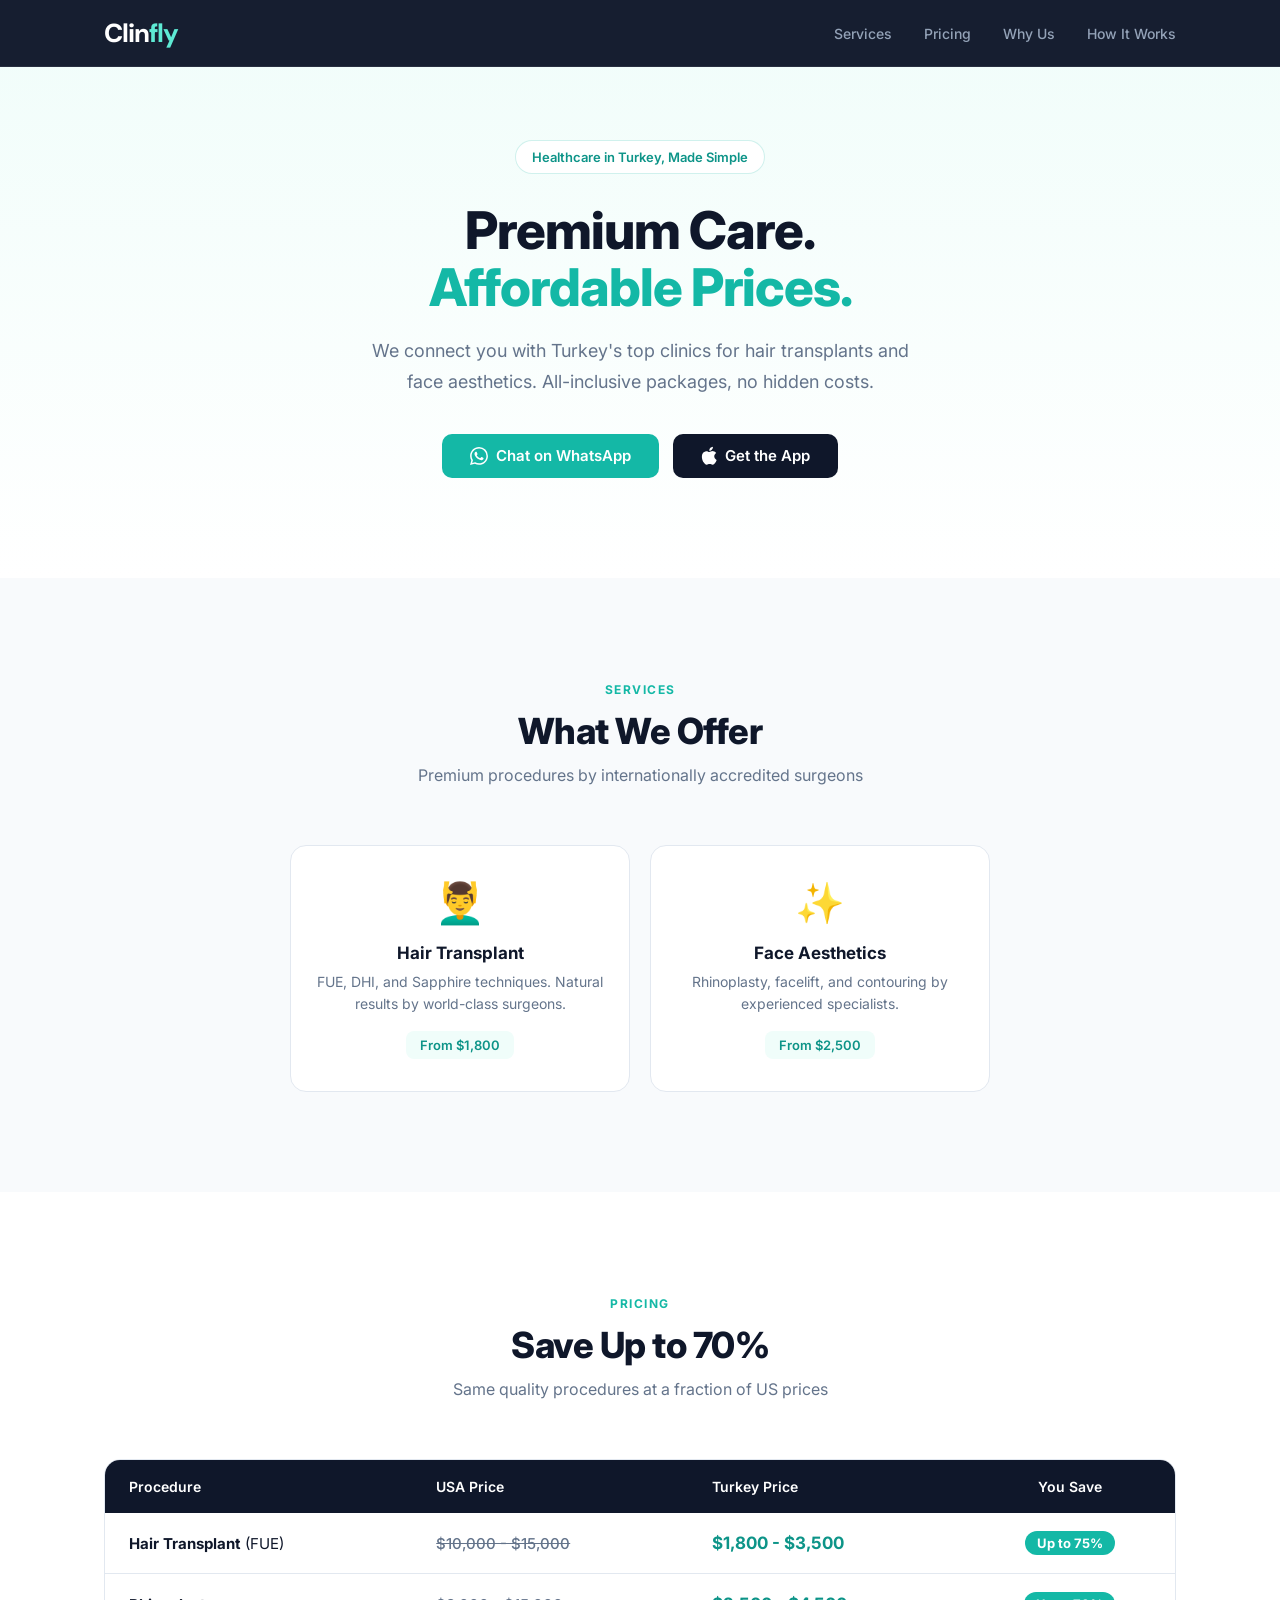
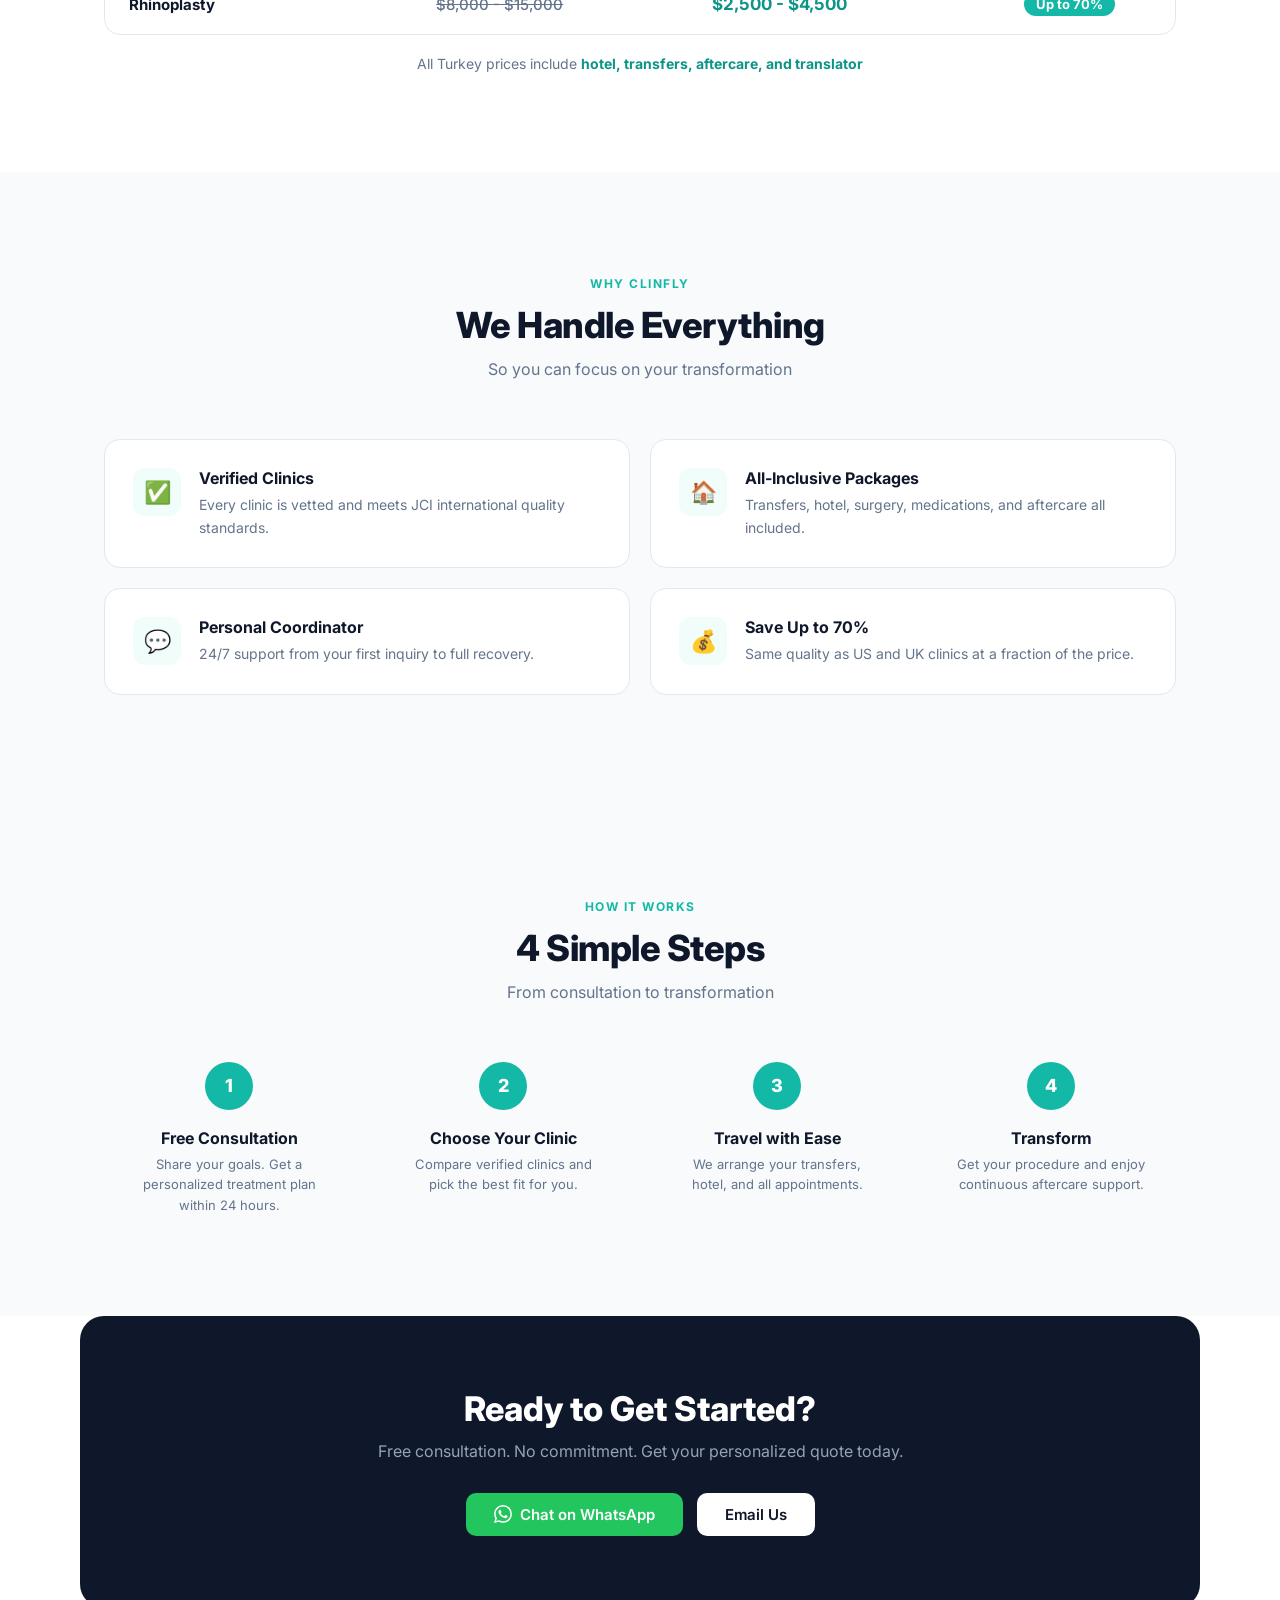
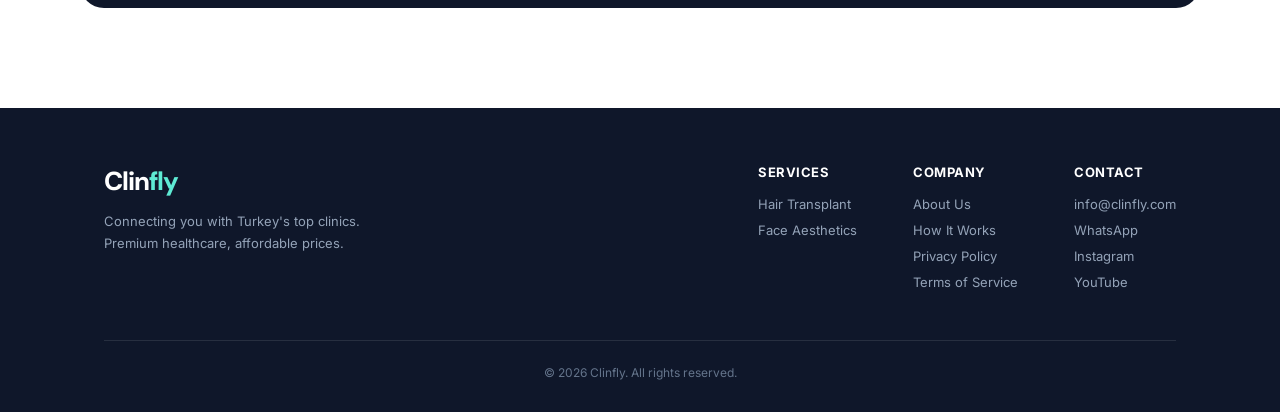
==== index.html @ 30efaeb8 "Update hair transplant emoji and simplify logo - Change hair transplant emoji from 💇 to 💆‍♂️ (more a" ====
<!DOCTYPE html>
<html lang="en">
<head>
    <meta charset="UTF-8">
    <meta name="viewport" content="width=device-width, initial-scale=1.0">
    <title>Clinfly - Premium Healthcare in Turkey | Save Up to 70%</title>
    <meta name="description" content="Clinfly connects you with Turkey's top clinics for hair transplants and face aesthetics. All-inclusive packages, save up to 70%.">
    <meta name="keywords" content="medical tourism turkey, hair transplant turkey, rhinoplasty turkey, face aesthetics turkey, clinfly">

    <!-- Open Graph -->
    <meta property="og:title" content="Clinfly - Premium Healthcare in Turkey">
    <meta property="og:description" content="Save up to 70% on hair transplants and face aesthetics. All-inclusive packages with top Turkish clinics.">
    <meta property="og:type" content="website">
    <meta property="og:url" content="https://clinfly.com">
    <meta property="og:image" content="https://clinfly.com/og-image.png">

    <!-- Twitter -->
    <meta name="twitter:card" content="summary_large_image">
    <meta name="twitter:title" content="Clinfly - Premium Healthcare in Turkey">
    <meta name="twitter:description" content="Save up to 70% on medical procedures with Turkey's top clinics.">
    <meta name="twitter:image" content="https://clinfly.com/og-image.png">

    <!-- Canonical -->
    <link rel="canonical" href="https://clinfly.com">

    <!-- Favicon -->
    <link rel="icon" href="data:image/svg+xml,<svg xmlns='http://www.w3.org/2000/svg' viewBox='0 0 100 100'><rect rx='20' width='100' height='100' fill='%2314B8A6'/><text x='50' y='68' font-size='55' font-weight='bold' fill='white' text-anchor='middle' font-family='system-ui'>C</text></svg>">

    <link rel="preconnect" href="https://fonts.googleapis.com">
    <link rel="preconnect" href="https://fonts.gstatic.com" crossorigin>
    <link href="https://fonts.googleapis.com/css2?family=DM+Sans:wght@700;800&family=Inter:wght@300;400;500;600;700;800&display=swap" rel="stylesheet">

    <style>
        * { margin: 0; padding: 0; box-sizing: border-box; }
        html { scroll-behavior: smooth; }

        :root {
            --teal: #14B8A6;
            --teal-dark: #0D9488;
            --teal-darker: #0F766E;
            --teal-light: #F0FDFA;
            --teal-glow: rgba(20, 184, 166, 0.12);
            --dark: #0F172A;
            --dark-soft: #1E293B;
            --gray: #64748B;
            --gray-light: #F8FAFC;
            --border: #E2E8F0;
            --white: #FFFFFF;
            --green: #22C55E;
            --green-dark: #16A34A;
        }

        body {
            font-family: 'Inter', -apple-system, BlinkMacSystemFont, sans-serif;
            color: var(--dark);
            background: var(--white);
            -webkit-font-smoothing: antialiased;
        }

        a { text-decoration: none; color: inherit; }
        img { max-width: 100%; }

        .container {
            max-width: 1120px;
            margin: 0 auto;
            padding: 0 24px;
        }

        /* ========== BUTTONS ========== */
        .btn {
            display: inline-flex;
            align-items: center;
            gap: 8px;
            padding: 12px 28px;
            border-radius: 10px;
            font-size: 15px;
            font-weight: 600;
            transition: all 0.25s ease;
            cursor: pointer;
            border: none;
        }

        .btn-teal { background: var(--teal); color: var(--white); }
        .btn-teal:hover { background: var(--teal-dark); transform: translateY(-1px); box-shadow: 0 4px 16px rgba(20,184,166,0.3); }

        .btn-green { background: var(--green); color: var(--white); }
        .btn-green:hover { background: var(--green-dark); transform: translateY(-1px); box-shadow: 0 4px 16px rgba(34,197,94,0.3); }

        .btn-outline { border: 1.5px solid var(--border); color: var(--dark); background: transparent; }
        .btn-outline:hover { border-color: var(--teal); color: var(--teal); }

        .btn-white { background: var(--white); color: var(--dark); }
        .btn-white:hover { background: var(--gray-light); }

        .btn-dark { background: var(--dark); color: var(--white); }
        .btn-dark:hover { background: var(--dark-soft); }

        /* ========== NAVBAR ========== */
        header {
            position: fixed;
            top: 0;
            width: 100%;
            background: rgba(15,23,42,0.97);
            backdrop-filter: blur(16px);
            -webkit-backdrop-filter: blur(16px);
            border-bottom: 1px solid rgba(255,255,255,0.08);
            z-index: 1000;
        }

        .nav {
            display: flex;
            justify-content: space-between;
            align-items: center;
            padding: 16px 0;
        }

        .logo {
            display: flex;
            align-items: center;
            text-decoration: none;
        }
        .logo .logo-text {
            font-family: 'DM Sans', system-ui;
            font-size: 26px;
            font-weight: 800;
            color: white;
            letter-spacing: -1px;
        }
        .logo .logo-text .teal { color: #5EEAD4; }

        .nav-links {
            display: flex;
            align-items: center;
            gap: 32px;
            list-style: none;
        }

        .nav-links a {
            font-size: 14px;
            font-weight: 500;
            color: #94A3B8;
            transition: color 0.2s;
        }

        .nav-links a:hover { color: #5EEAD4; }



        /* ========== HERO ========== */
        .hero {
            padding: 140px 0 100px;
            background: linear-gradient(180deg, var(--teal-light) 0%, var(--white) 100%);
            text-align: center;
            overflow: hidden;
        }

        .hero-badge {
            display: inline-flex;
            align-items: center;
            gap: 6px;
            font-size: 13px;
            font-weight: 600;
            color: var(--teal-dark);
            background: var(--white);
            border: 1px solid rgba(20,184,166,0.2);
            padding: 8px 16px;
            border-radius: 100px;
            margin-bottom: 28px;
        }

        .hero h1 {
            font-size: 52px;
            font-weight: 800;
            line-height: 1.1;
            letter-spacing: -1px;
            margin-bottom: 20px;
            color: var(--dark);
        }

        .hero h1 .accent { color: var(--teal); }

        .hero p {
            font-size: 18px;
            color: var(--gray);
            max-width: 540px;
            margin: 0 auto 36px;
            line-height: 1.7;
        }

        .hero-btns {
            display: flex;
            gap: 14px;
            justify-content: center;
            flex-wrap: wrap;
        }

        .hero-stats {
            display: flex;
            justify-content: center;
            gap: 48px;
            margin-top: 72px;
            padding-top: 48px;
            border-top: 1px solid var(--border);
        }

        .stat { text-align: center; }
        .stat-num { font-size: 32px; font-weight: 800; color: var(--dark); }
        .stat-label { font-size: 13px; color: var(--gray); margin-top: 4px; font-weight: 500; }

        /* ========== SECTIONS ========== */
        section { padding: 100px 0; }

        .section-header {
            text-align: center;
            margin-bottom: 60px;
        }

        .section-header .tag {
            display: inline-block;
            font-size: 12px;
            font-weight: 700;
            text-transform: uppercase;
            letter-spacing: 1.5px;
            color: var(--teal);
            margin-bottom: 12px;
        }

        .section-header h2 {
            font-size: 36px;
            font-weight: 800;
            letter-spacing: -0.5px;
            margin-bottom: 12px;
        }

        .section-header p {
            font-size: 16px;
            color: var(--gray);
            max-width: 480px;
            margin: 0 auto;
        }

        /* ========== SERVICES ========== */
        .services { background: var(--gray-light); }

        .services-grid {
            display: grid;
            grid-template-columns: repeat(2, 1fr);
            gap: 20px;
            max-width: 700px;
            margin: 0 auto;
        }

        .service-card {
            background: var(--white);
            border: 1px solid var(--border);
            border-radius: 16px;
            padding: 32px 24px;
            transition: all 0.3s ease;
            text-align: center;
        }

        .service-card:hover {
            transform: translateY(-4px);
            box-shadow: 0 12px 32px rgba(0,0,0,0.08);
            border-color: var(--teal);
        }

        .service-icon {
            font-size: 40px;
            margin-bottom: 16px;
            display: block;
        }

        .service-card h3 {
            font-size: 17px;
            font-weight: 700;
            margin-bottom: 8px;
        }

        .service-card p {
            font-size: 14px;
            color: var(--gray);
            line-height: 1.6;
            margin-bottom: 16px;
        }

        .service-price {
            font-size: 13px;
            font-weight: 600;
            color: var(--teal-dark);
            background: var(--teal-light);
            padding: 6px 14px;
            border-radius: 8px;
            display: inline-block;
        }

        /* ========== PRICING COMPARISON ========== */
        .pricing-table {
            width: 100%;
            border-collapse: separate;
            border-spacing: 0;
            border-radius: 16px;
            overflow: hidden;
            border: 1px solid var(--border);
            background: var(--white);
        }

        .pricing-table thead th {
            background: var(--dark);
            color: var(--white);
            padding: 18px 24px;
            font-size: 14px;
            font-weight: 600;
            text-align: left;
        }

        .pricing-table thead th:last-child { text-align: center; }

        .pricing-table tbody td {
            padding: 18px 24px;
            font-size: 15px;
            border-bottom: 1px solid var(--border);
        }

        .pricing-table tbody tr:last-child td { border-bottom: none; }

        .pricing-table tbody tr:hover { background: var(--teal-light); }

        .price-usa {
            color: var(--gray);
            text-decoration: line-through;
            font-weight: 500;
        }

        .price-turkey {
            color: var(--teal-dark);
            font-weight: 700;
            font-size: 17px;
        }

        .savings-badge {
            display: inline-block;
            background: var(--teal);
            color: var(--white);
            font-size: 13px;
            font-weight: 700;
            padding: 4px 12px;
            border-radius: 100px;
        }

        .pricing-note {
            text-align: center;
            margin-top: 20px;
            font-size: 14px;
            color: var(--gray);
        }

        .pricing-note strong { color: var(--teal-dark); }

        /* ========== WHY ========== */
        .why-grid {
            display: grid;
            grid-template-columns: repeat(2, 1fr);
            gap: 20px;
        }

        .why-card {
            display: flex;
            gap: 18px;
            padding: 28px;
            border: 1px solid var(--border);
            border-radius: 16px;
            background: var(--white);
            transition: all 0.3s ease;
        }

        .why-card:hover {
            border-color: var(--teal);
            box-shadow: 0 4px 20px var(--teal-glow);
        }

        .why-icon {
            width: 48px;
            height: 48px;
            background: var(--teal-light);
            border-radius: 12px;
            display: flex;
            align-items: center;
            justify-content: center;
            font-size: 22px;
            flex-shrink: 0;
        }

        .why-card h3 { font-size: 16px; font-weight: 700; margin-bottom: 6px; }
        .why-card p { font-size: 14px; color: var(--gray); line-height: 1.6; }

        /* ========== HOW IT WORKS ========== */
        .how { background: var(--gray-light); }

        .steps {
            display: grid;
            grid-template-columns: repeat(4, 1fr);
            gap: 24px;
            position: relative;
        }

        .step {
            text-align: center;
            position: relative;
        }

        .step-num {
            width: 48px;
            height: 48px;
            background: var(--teal);
            color: var(--white);
            border-radius: 50%;
            display: flex;
            align-items: center;
            justify-content: center;
            font-size: 18px;
            font-weight: 800;
            margin: 0 auto 18px;
            position: relative;
            z-index: 2;
        }

        .step h3 { font-size: 16px; font-weight: 700; margin-bottom: 6px; }
        .step p { font-size: 13px; color: var(--gray); line-height: 1.6; max-width: 200px; margin: 0 auto; }



        /* ========== CTA ========== */
        .cta-section {
            padding: 0 24px;
            margin-bottom: 100px;
        }

        .cta-box {
            background: var(--dark);
            border-radius: 24px;
            padding: 72px 40px;
            text-align: center;
            max-width: 1120px;
            margin: 0 auto;
        }

        .cta-box h2 {
            font-size: 34px;
            font-weight: 800;
            color: var(--white);
            margin-bottom: 12px;
        }

        .cta-box p {
            font-size: 16px;
            color: #94A3B8;
            margin-bottom: 32px;
        }

        .cta-btns {
            display: flex;
            gap: 14px;
            justify-content: center;
            flex-wrap: wrap;
        }

        /* ========== FOOTER ========== */
        footer {
            background: var(--dark);
            padding: 56px 0 32px;
        }

        .footer-inner {
            display: flex;
            justify-content: space-between;
            align-items: start;
            gap: 40px;
        }

        .footer-brand .logo { display: flex; margin-bottom: 12px; }
        .footer-brand p { font-size: 13px; color: #94A3B8; max-width: 280px; line-height: 1.7; }

        .footer-links {
            display: flex;
            gap: 56px;
        }

        .footer-col h4 {
            font-size: 13px;
            font-weight: 700;
            text-transform: uppercase;
            letter-spacing: 0.5px;
            margin-bottom: 16px;
            color: white;
        }

        .footer-col a {
            display: block;
            font-size: 13px;
            color: #94A3B8;
            margin-bottom: 10px;
            transition: color 0.2s;
        }

        .footer-col a:hover { color: #5EEAD4; }

        .footer-bottom {
            margin-top: 40px;
            padding-top: 24px;
            border-top: 1px solid rgba(255,255,255,0.1);
            text-align: center;
            font-size: 12px;
            color: #64748B;
        }

        /* ========== ANIMATIONS ========== */
        .fade-in {
            opacity: 0;
            transform: translateY(24px);
            transition: opacity 0.6s ease, transform 0.6s ease;
        }

        .fade-in.visible {
            opacity: 1;
            transform: translateY(0);
        }


        /* ========== RESPONSIVE ========== */
        @media (max-width: 900px) {
            .nav-links { display: none; }
            .services-grid { max-width: 100%; }
        }

        @media (max-width: 768px) {
            .hero { padding: 120px 0 70px; }
            .hero h1 { font-size: 34px; }
            .hero p { font-size: 16px; }
            .hero-stats { gap: 24px; flex-wrap: wrap; }
            .stat-num { font-size: 26px; }
            section { padding: 70px 0; }
            .section-header h2 { font-size: 28px; }
            .services-grid { grid-template-columns: 1fr; max-width: 100%; }
            .why-grid { grid-template-columns: 1fr; }
            .steps { grid-template-columns: 1fr 1fr; gap: 32px; }
            .footer-inner { flex-direction: column; }
            .footer-links { gap: 32px; }
            .pricing-table { font-size: 13px; }
            .pricing-table thead th,
            .pricing-table tbody td { padding: 12px 14px; }
            .cta-box { padding: 48px 24px; }
            .cta-box h2 { font-size: 26px; }
            .app-inner { text-align: center; }
            .app-content { text-align: center; }
        }

        @media (max-width: 480px) {
            .hero h1 { font-size: 28px; }
            .hero-btns { flex-direction: column; align-items: center; }
            .hero-btns .btn { width: 100%; justify-content: center; max-width: 280px; }
            .cta-btns { flex-direction: column; align-items: center; }
            .cta-btns .btn { width: 100%; justify-content: center; max-width: 280px; }
            .steps { grid-template-columns: 1fr; }
        }
    </style>
</head>
<body>

    <!-- ========== NAVBAR ========== -->
    <header>
        <div class="container">
            <nav class="nav">
                <a href="/" class="logo">
                    <span class="logo-text">Clin<span class="teal">fly</span></span>
                </a>
                <ul class="nav-links">
                    <li><a href="#services">Services</a></li>
                    <li><a href="#pricing">Pricing</a></li>
                    <li><a href="#why">Why Us</a></li>
                    <li><a href="#how">How It Works</a></li>
                </ul>
            </nav>
        </div>
    </header>

    <!-- ========== HERO ========== -->
    <section class="hero">
        <div class="container">
            <div class="hero-badge">Healthcare in Turkey, Made Simple</div>
            <h1>Premium Care.<br><span class="accent">Affordable Prices.</span></h1>
            <p>We connect you with Turkey's top clinics for hair transplants and face aesthetics. All-inclusive packages, no hidden costs.</p>
            <div class="hero-btns">
                <a href="https://wa.me/18624231244?text=Hi!%20I'm%20interested%20in%20a%20free%20consultation." class="btn btn-teal">
                    <svg width="18" height="18" viewBox="0 0 24 24" fill="currentColor"><path d="M17.472 14.382c-.297-.149-1.758-.867-2.03-.967-.273-.099-.471-.148-.67.15-.197.297-.767.966-.94 1.164-.173.199-.347.223-.644.075-.297-.15-1.255-.463-2.39-1.475-.883-.788-1.48-1.761-1.653-2.059-.173-.297-.018-.458.13-.606.134-.133.298-.347.446-.52.149-.174.198-.298.298-.497.099-.198.05-.371-.025-.52-.075-.149-.669-1.612-.916-2.207-.242-.579-.487-.5-.669-.51-.173-.008-.371-.01-.57-.01-.198 0-.52.074-.792.372-.272.297-1.04 1.016-1.04 2.479 0 1.462 1.065 2.875 1.213 3.074.149.198 2.096 3.2 5.077 4.487.709.306 1.262.489 1.694.625.712.227 1.36.195 1.871.118.571-.085 1.758-.719 2.006-1.413.248-.694.248-1.289.173-1.413-.074-.124-.272-.198-.57-.347m-5.421 7.403h-.004a9.87 9.87 0 01-5.031-1.378l-.361-.214-3.741.982.998-3.648-.235-.374a9.86 9.86 0 01-1.51-5.26c.001-5.45 4.436-9.884 9.888-9.884 2.64 0 5.122 1.03 6.988 2.898a9.825 9.825 0 012.893 6.994c-.003 5.45-4.437 9.884-9.885 9.884m8.413-18.297A11.815 11.815 0 0012.05 0C5.495 0 .16 5.335.157 11.892c0 2.096.547 4.142 1.588 5.945L.057 24l6.305-1.654a11.882 11.882 0 005.683 1.448h.005c6.554 0 11.89-5.335 11.893-11.893a11.821 11.821 0 00-3.48-8.413z"/></svg>
                    Chat on WhatsApp
                </a>
                <a href="https://wa.me/18624231244?text=Hi!%20I'd%20like%20to%20know%20when%20the%20app%20launches." class="btn btn-dark">
                    <svg width="16" height="20" viewBox="0 0 20 24" fill="white"><path d="M16.52 12.46c-.03-2.87 2.34-4.24 2.44-4.31-1.33-1.94-3.4-2.21-4.14-2.24-1.76-.18-3.43 1.04-4.33 1.04-.89 0-2.27-1.01-3.73-.99-1.92.03-3.69 1.12-4.68 2.84-2 3.46-.51 8.59 1.43 11.4.95 1.38 2.09 2.92 3.58 2.87 1.43-.06 1.98-.93 3.71-.93 1.74 0 2.23.93 3.75.9 1.55-.03 2.53-1.4 3.47-2.78 1.1-1.6 1.55-3.14 1.57-3.23-.03-.01-3.02-1.16-3.05-4.6zM13.72 3.94c.79-.96 1.32-2.29 1.18-3.62-1.14.05-2.52.76-3.33 1.71-.73.85-1.37 2.2-1.2 3.5 1.27.1 2.57-.65 3.35-1.59z"/></svg>
                    Get the App
                </a>
            </div>
        </div>
    </section>

    <!-- ========== SERVICES ========== -->
    <section class="services" id="services">
        <div class="container">
            <div class="section-header fade-in">
                <div class="tag">Services</div>
                <h2>What We Offer</h2>
                <p>Premium procedures by internationally accredited surgeons</p>
            </div>
            <div class="services-grid">
                <div class="service-card fade-in">
                    <span class="service-icon" role="img" aria-label="Hair transplant">💆‍♂️</span>
                    <h3>Hair Transplant</h3>
                    <p>FUE, DHI, and Sapphire techniques. Natural results by world-class surgeons.</p>
                    <span class="service-price">From $1,800</span>
                </div>
                <div class="service-card fade-in">
                    <span class="service-icon" role="img" aria-label="Face aesthetics">&#10024;</span>
                    <h3>Face Aesthetics</h3>
                    <p>Rhinoplasty, facelift, and contouring by experienced specialists.</p>
                    <span class="service-price">From $2,500</span>
                </div>
            </div>
        </div>
    </section>

    <!-- ========== PRICING ========== -->
    <section id="pricing">
        <div class="container">
            <div class="section-header fade-in">
                <div class="tag">Pricing</div>
                <h2>Save Up to 70%</h2>
                <p>Same quality procedures at a fraction of US prices</p>
            </div>
            <div class="fade-in">
                <table class="pricing-table">
                    <thead>
                        <tr>
                            <th>Procedure</th>
                            <th>USA Price</th>
                            <th>Turkey Price</th>
                            <th>You Save</th>
                        </tr>
                    </thead>
                    <tbody>
                        <tr>
                            <td><strong>Hair Transplant</strong> (FUE)</td>
                            <td><span class="price-usa">$10,000 - $15,000</span></td>
                            <td><span class="price-turkey">$1,800 - $3,500</span></td>
                            <td style="text-align:center"><span class="savings-badge">Up to 75%</span></td>
                        </tr>
                        <tr>
                            <td><strong>Rhinoplasty</strong></td>
                            <td><span class="price-usa">$8,000 - $15,000</span></td>
                            <td><span class="price-turkey">$2,500 - $4,500</span></td>
                            <td style="text-align:center"><span class="savings-badge">Up to 70%</span></td>
                        </tr>
                    </tbody>
                </table>
                <p class="pricing-note">All Turkey prices include <strong>hotel, transfers, aftercare, and translator</strong></p>
            </div>
        </div>
    </section>

    <!-- ========== WHY US ========== -->
    <section id="why" style="background: var(--gray-light);">
        <div class="container">
            <div class="section-header fade-in">
                <div class="tag">Why Clinfly</div>
                <h2>We Handle Everything</h2>
                <p>So you can focus on your transformation</p>
            </div>
            <div class="why-grid">
                <div class="why-card fade-in">
                    <div class="why-icon" role="img" aria-label="Verified">&#9989;</div>
                    <div>
                        <h3>Verified Clinics</h3>
                        <p>Every clinic is vetted and meets JCI international quality standards.</p>
                    </div>
                </div>
                <div class="why-card fade-in">
                    <div class="why-icon" role="img" aria-label="All-inclusive">&#127968;</div>
                    <div>
                        <h3>All-Inclusive Packages</h3>
                        <p>Transfers, hotel, surgery, medications, and aftercare all included.</p>
                    </div>
                </div>
                <div class="why-card fade-in">
                    <div class="why-icon" role="img" aria-label="Support">&#128172;</div>
                    <div>
                        <h3>Personal Coordinator</h3>
                        <p>24/7 support from your first inquiry to full recovery.</p>
                    </div>
                </div>
                <div class="why-card fade-in">
                    <div class="why-icon" role="img" aria-label="Savings">&#128176;</div>
                    <div>
                        <h3>Save Up to 70%</h3>
                        <p>Same quality as US and UK clinics at a fraction of the price.</p>
                    </div>
                </div>
            </div>
        </div>
    </section>

    <!-- ========== HOW IT WORKS ========== -->
    <section class="how" id="how">
        <div class="container">
            <div class="section-header fade-in">
                <div class="tag">How It Works</div>
                <h2>4 Simple Steps</h2>
                <p>From consultation to transformation</p>
            </div>
            <div class="steps fade-in">
                <div class="step">
                    <div class="step-num">1</div>
                    <h3>Free Consultation</h3>
                    <p>Share your goals. Get a personalized treatment plan within 24 hours.</p>
                </div>
                <div class="step">
                    <div class="step-num">2</div>
                    <h3>Choose Your Clinic</h3>
                    <p>Compare verified clinics and pick the best fit for you.</p>
                </div>
                <div class="step">
                    <div class="step-num">3</div>
                    <h3>Travel with Ease</h3>
                    <p>We arrange your transfers, hotel, and all appointments.</p>
                </div>
                <div class="step">
                    <div class="step-num">4</div>
                    <h3>Transform</h3>
                    <p>Get your procedure and enjoy continuous aftercare support.</p>
                </div>
            </div>
        </div>
    </section>



    <!-- ========== CTA ========== -->
    <div class="cta-section" id="contact">
        <div class="cta-box fade-in">
            <h2>Ready to Get Started?</h2>
            <p>Free consultation. No commitment. Get your personalized quote today.</p>
            <div class="cta-btns">
                <a href="https://wa.me/18624231244?text=Hi!%20I'd%20like%20a%20free%20consultation." class="btn btn-green">
                    <svg width="18" height="18" viewBox="0 0 24 24" fill="currentColor"><path d="M17.472 14.382c-.297-.149-1.758-.867-2.03-.967-.273-.099-.471-.148-.67.15-.197.297-.767.966-.94 1.164-.173.199-.347.223-.644.075-.297-.15-1.255-.463-2.39-1.475-.883-.788-1.48-1.761-1.653-2.059-.173-.297-.018-.458.13-.606.134-.133.298-.347.446-.52.149-.174.198-.298.298-.497.099-.198.05-.371-.025-.52-.075-.149-.669-1.612-.916-2.207-.242-.579-.487-.5-.669-.51-.173-.008-.371-.01-.57-.01-.198 0-.52.074-.792.372-.272.297-1.04 1.016-1.04 2.479 0 1.462 1.065 2.875 1.213 3.074.149.198 2.096 3.2 5.077 4.487.709.306 1.262.489 1.694.625.712.227 1.36.195 1.871.118.571-.085 1.758-.719 2.006-1.413.248-.694.248-1.289.173-1.413-.074-.124-.272-.198-.57-.347m-5.421 7.403h-.004a9.87 9.87 0 01-5.031-1.378l-.361-.214-3.741.982.998-3.648-.235-.374a9.86 9.86 0 01-1.51-5.26c.001-5.45 4.436-9.884 9.888-9.884 2.64 0 5.122 1.03 6.988 2.898a9.825 9.825 0 012.893 6.994c-.003 5.45-4.437 9.884-9.885 9.884m8.413-18.297A11.815 11.815 0 0012.05 0C5.495 0 .16 5.335.157 11.892c0 2.096.547 4.142 1.588 5.945L.057 24l6.305-1.654a11.882 11.882 0 005.683 1.448h.005c6.554 0 11.89-5.335 11.893-11.893a11.821 11.821 0 00-3.48-8.413z"/></svg>
                    Chat on WhatsApp
                </a>
                <a href="mailto:info@clinfly.com" class="btn btn-white">Email Us</a>
            </div>
        </div>
    </div>

    <!-- ========== FOOTER ========== -->
    <footer>
        <div class="container">
            <div class="footer-inner">
                <div class="footer-brand">
                    <a href="/" class="logo">
                        <span class="logo-text">Clin<span class="teal">fly</span></span>
                    </a>
                    <p>Connecting you with Turkey's top clinics. Premium healthcare, affordable prices.</p>
                </div>
                <div class="footer-links">
                    <div class="footer-col">
                        <h4>Services</h4>
                        <a href="#services">Hair Transplant</a>
                        <a href="#services">Face Aesthetics</a>
                    </div>
                    <div class="footer-col">
                        <h4>Company</h4>
                        <a href="#why">About Us</a>
                        <a href="#how">How It Works</a>
                        <a href="/privacy.html">Privacy Policy</a>
                        <a href="/terms.html">Terms of Service</a>
                    </div>
                    <div class="footer-col">
                        <h4>Contact</h4>
                        <a href="mailto:info@clinfly.com">info@clinfly.com</a>
                        <a href="https://wa.me/18624231244">WhatsApp</a>
                        <a href="https://instagram.com/clinfly" target="_blank" rel="noopener">Instagram</a>
                        <a href="https://youtube.com/@clinfly" target="_blank" rel="noopener">YouTube</a>
                    </div>
                </div>
            </div>
            <div class="footer-bottom">
                &copy; 2026 Clinfly. All rights reserved.
            </div>
        </div>
    </footer>

    <!-- ========== JAVASCRIPT ========== -->
    <script>
        // Scroll animations (Intersection Observer)
        const observer = new IntersectionObserver((entries) => {
            entries.forEach(entry => {
                if (entry.isIntersecting) {
                    entry.target.classList.add('visible');
                }
            });
        }, {
            threshold: 0.1,
            rootMargin: '0px 0px -40px 0px'
        });

        document.querySelectorAll('.fade-in').forEach(el => observer.observe(el));

        // Navbar shadow on scroll
        const header = document.querySelector('header');
        window.addEventListener('scroll', () => {
            if (window.scrollY > 10) {
                header.style.boxShadow = '0 2px 16px rgba(0,0,0,0.3)';
            } else {
                header.style.boxShadow = 'none';
            }
        });
    </script>

</body>
</html>
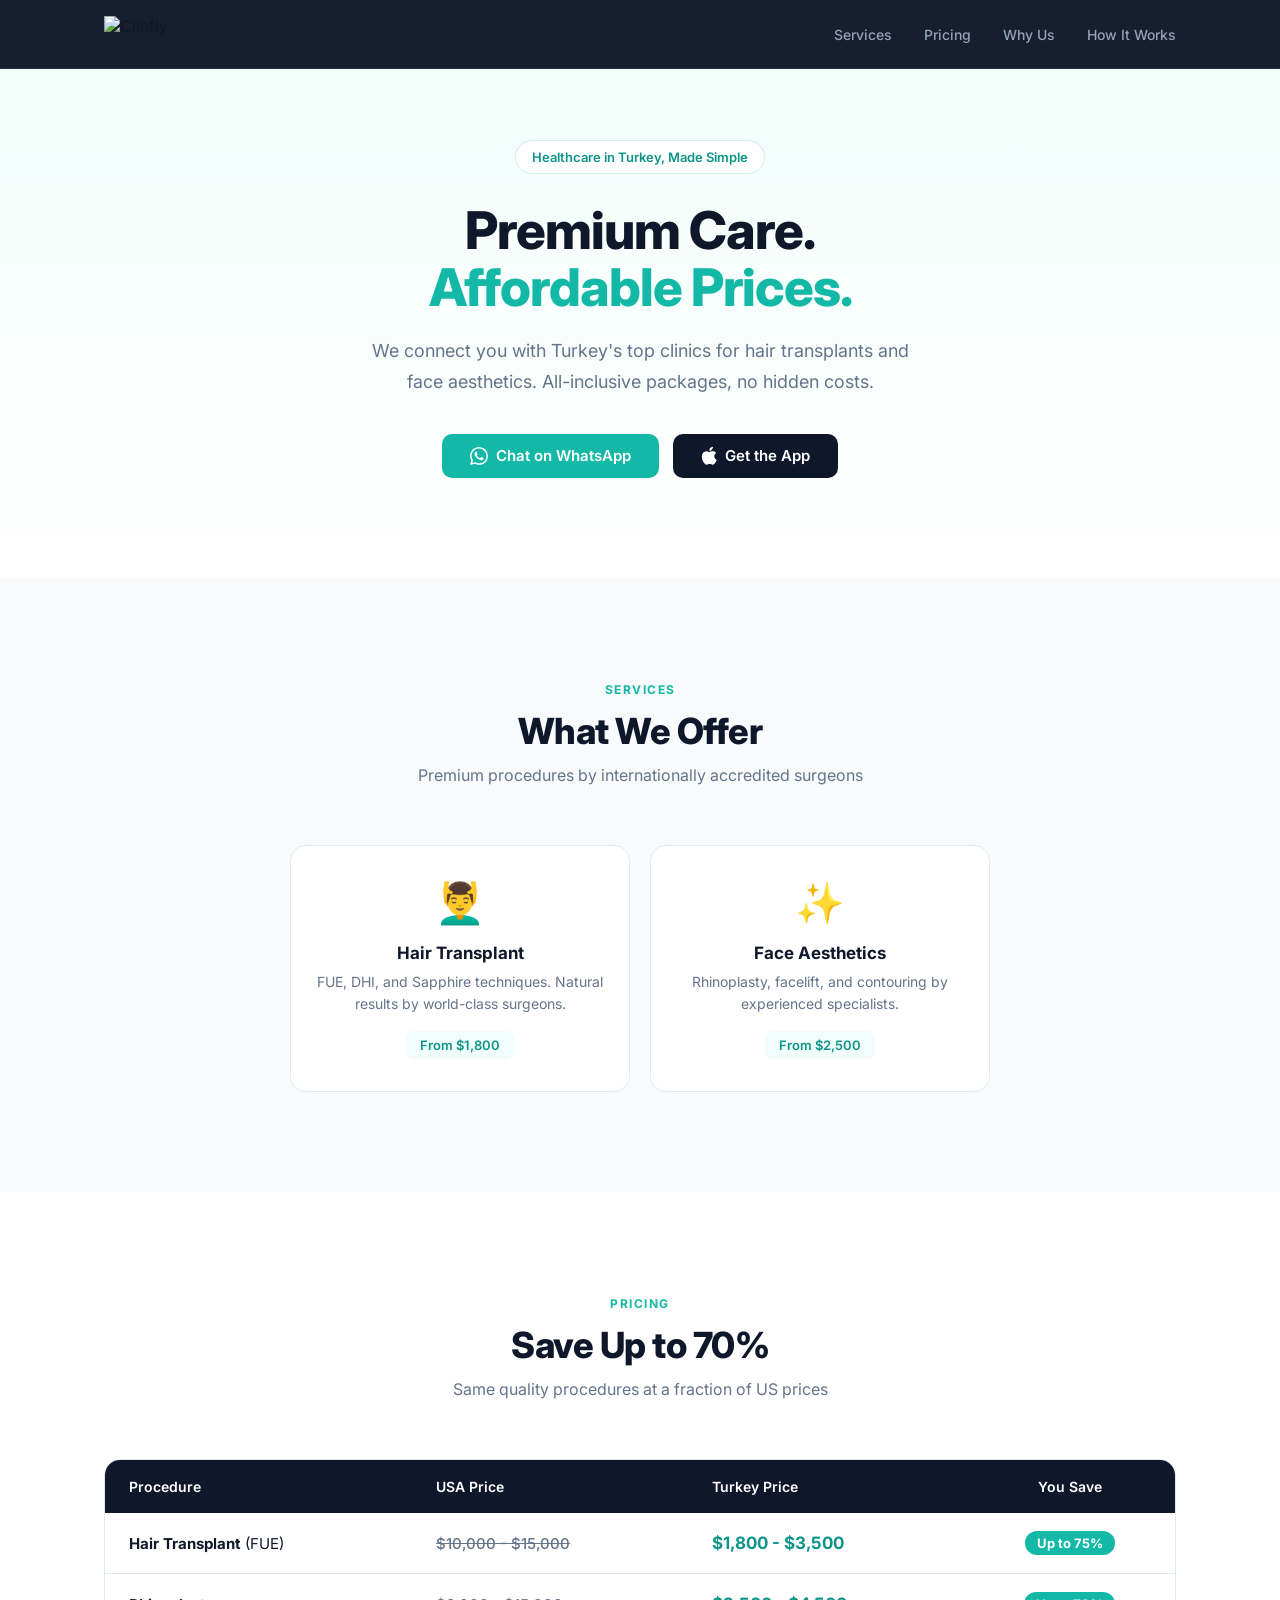
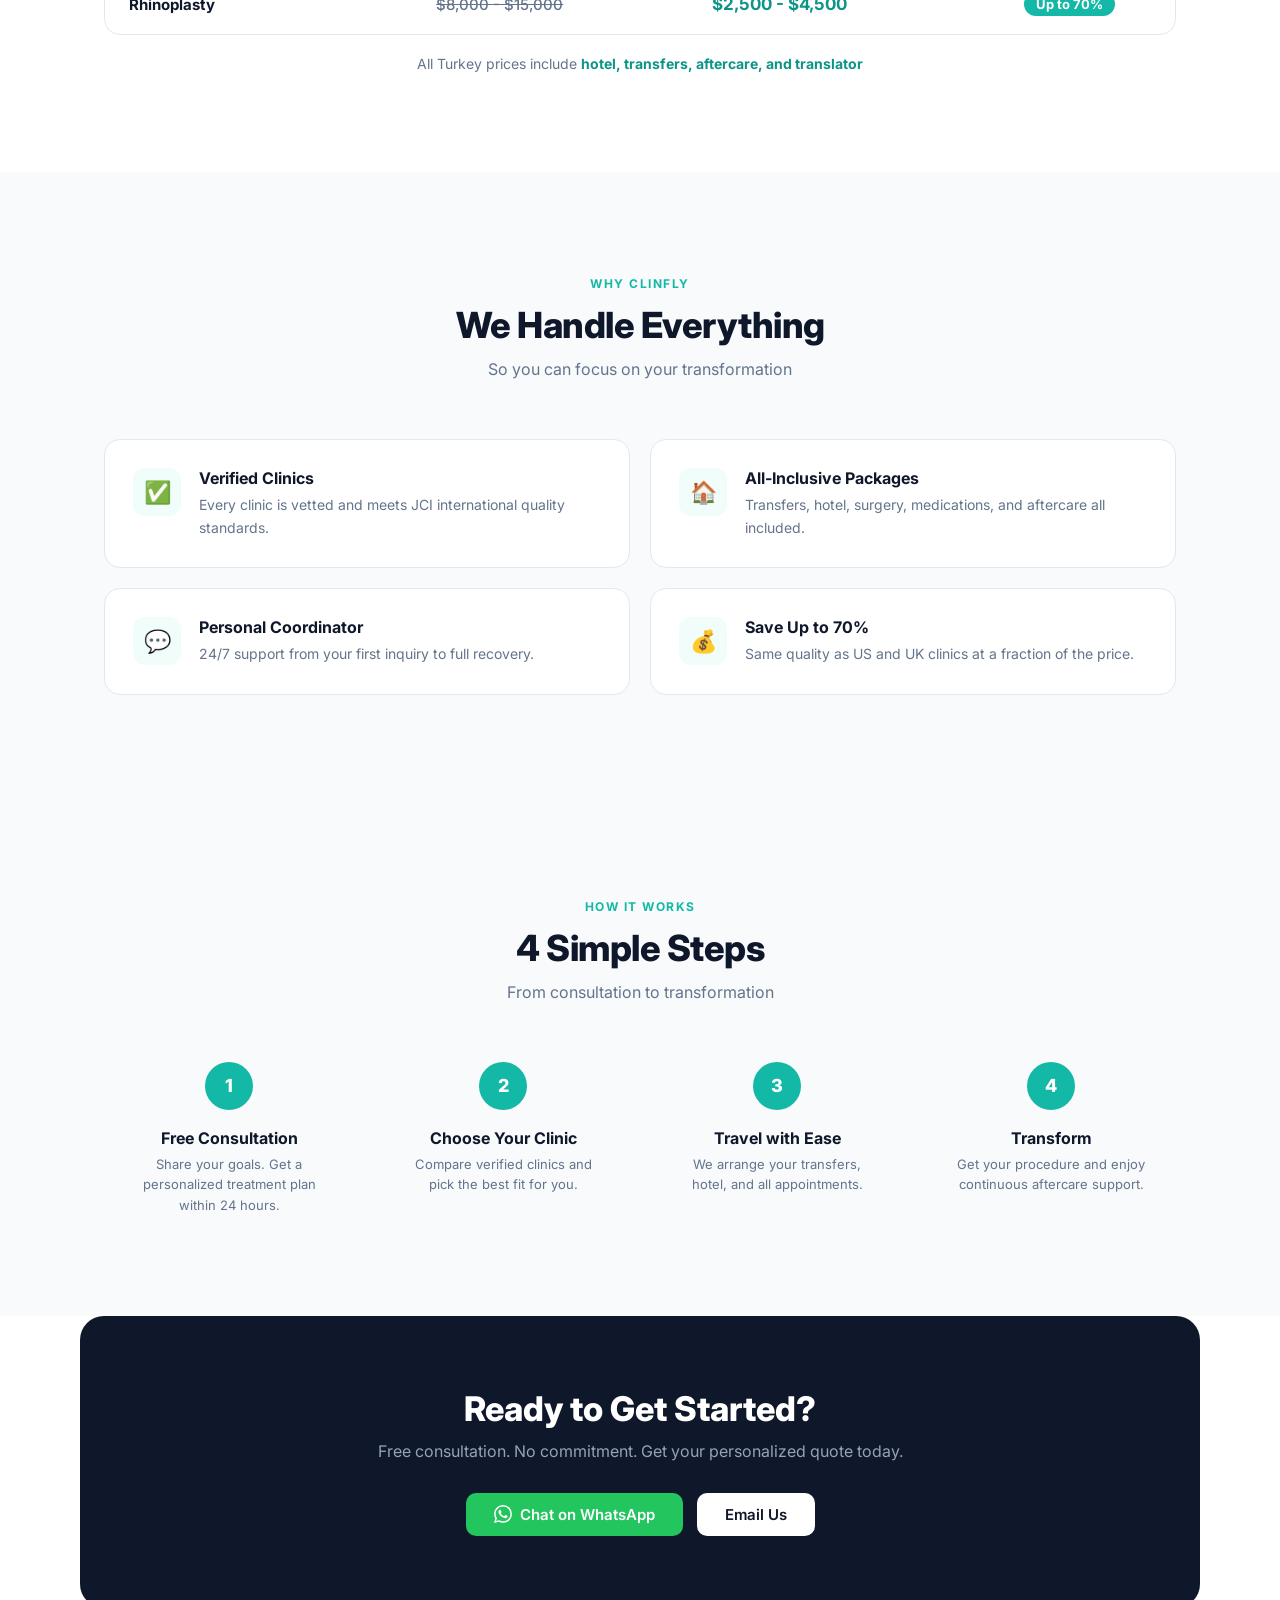
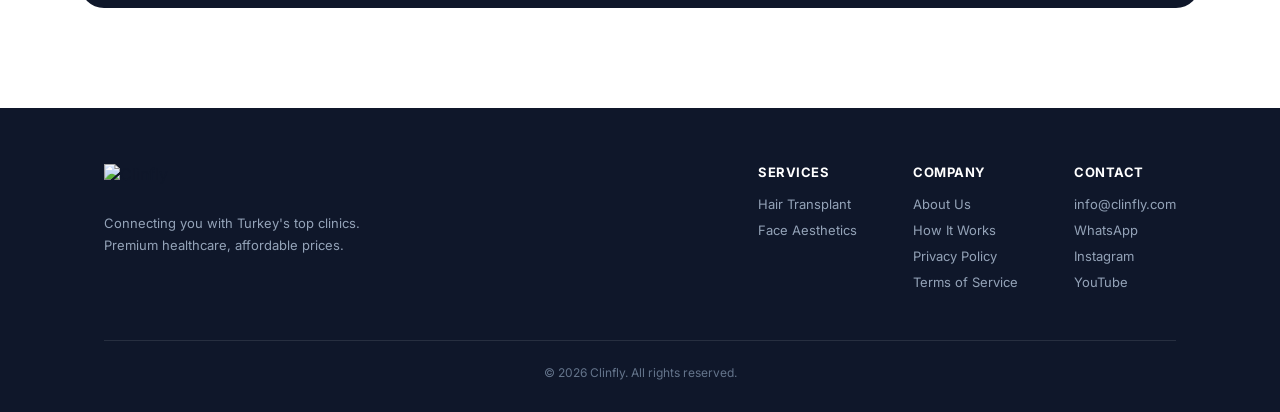
==== commit 15e33f8a: "Replace text logo with SVG logo in navbar and footer Use logo-white.svg (medical cross + airplane ic" ====
--- a/index.html
+++ b/index.html
@@ -118,6 +118,10 @@
             display: flex;
             align-items: center;
             text-decoration: none;
+        }
+        .logo img {
+            height: 36px;
+            width: auto;
         }
         .logo .logo-text {
             font-family: 'DM Sans', system-ui;
@@ -572,7 +576,7 @@
         <div class="container">
             <nav class="nav">
                 <a href="/" class="logo">
-                    <span class="logo-text">Clin<span class="teal">fly</span></span>
+                    <img src="logo-white.svg" alt="Clinfly" />
                 </a>
                 <ul class="nav-links">
                     <li><a href="#services">Services</a></li>
@@ -763,7 +767,7 @@
             <div class="footer-inner">
                 <div class="footer-brand">
                     <a href="/" class="logo">
-                        <span class="logo-text">Clin<span class="teal">fly</span></span>
+                        <img src="logo-white.svg" alt="Clinfly" />
                     </a>
                     <p>Connecting you with Turkey's top clinics. Premium healthcare, affordable prices.</p>
                 </div>
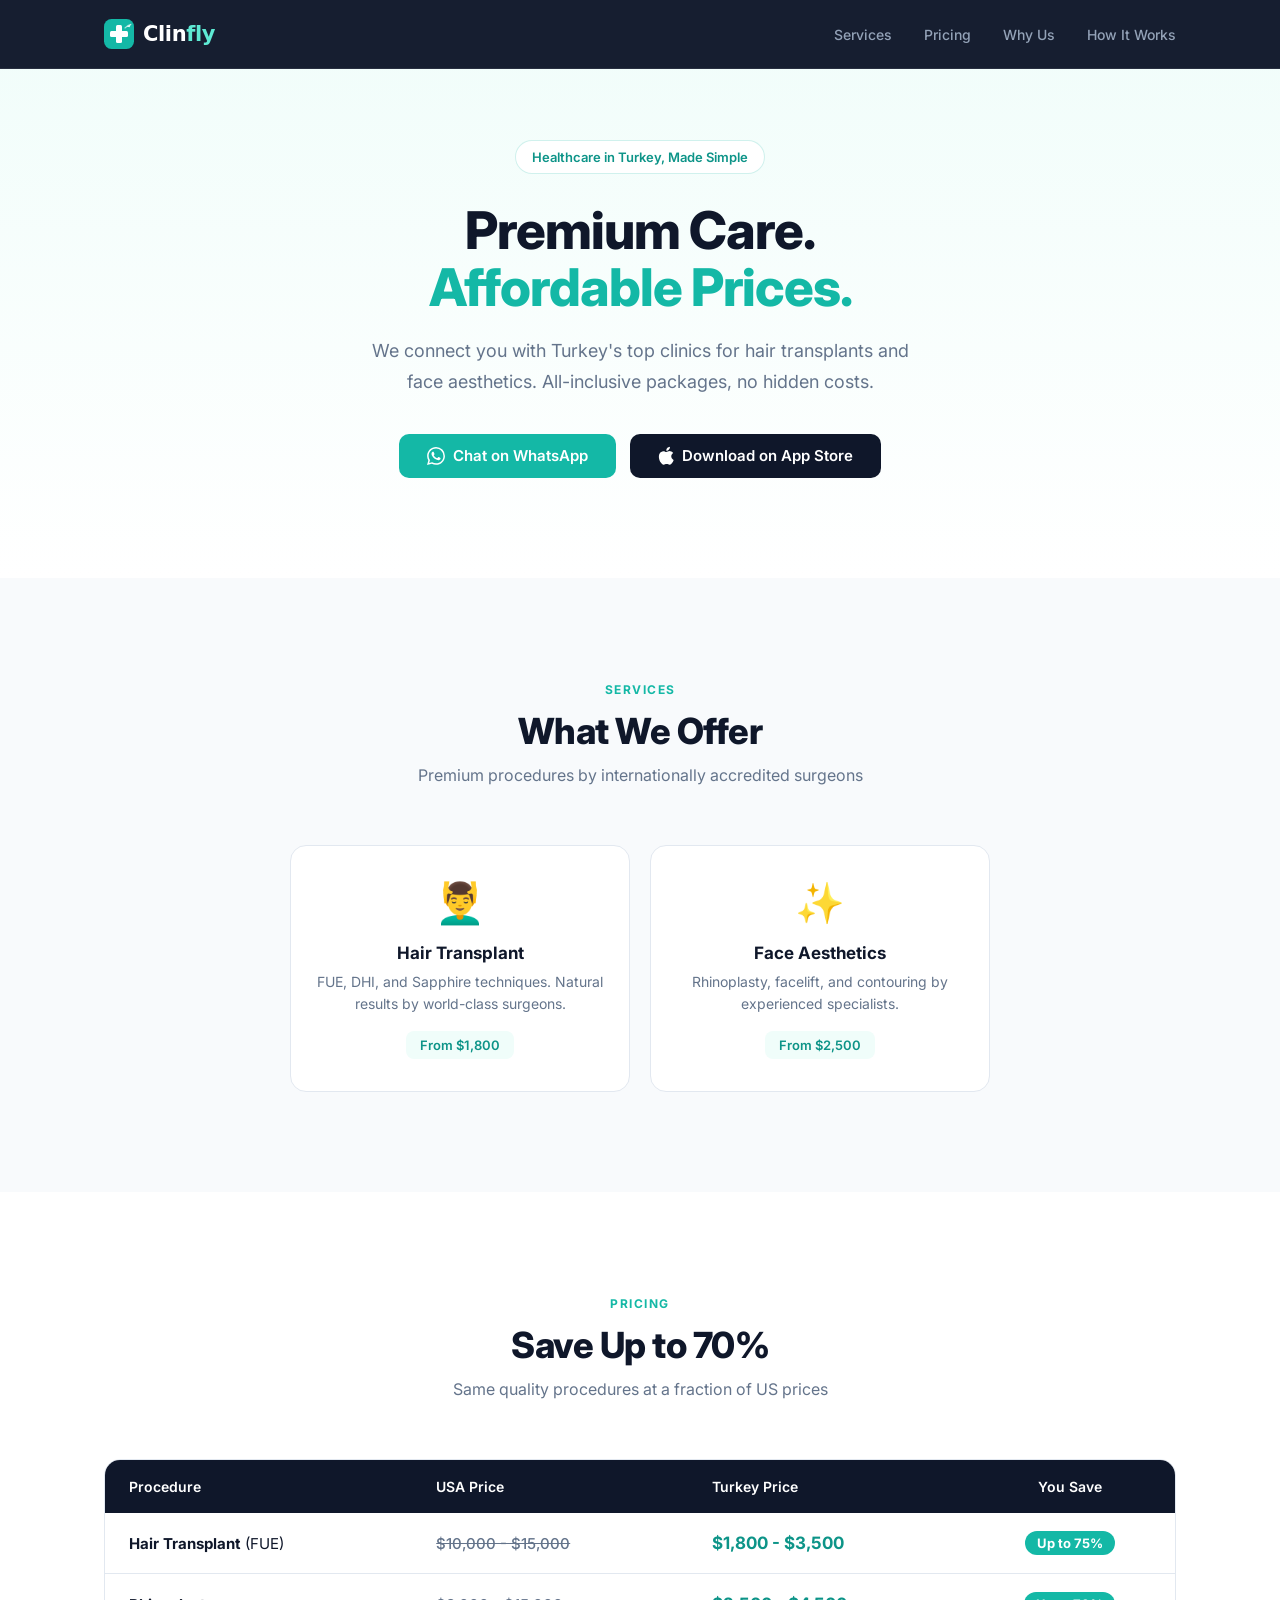
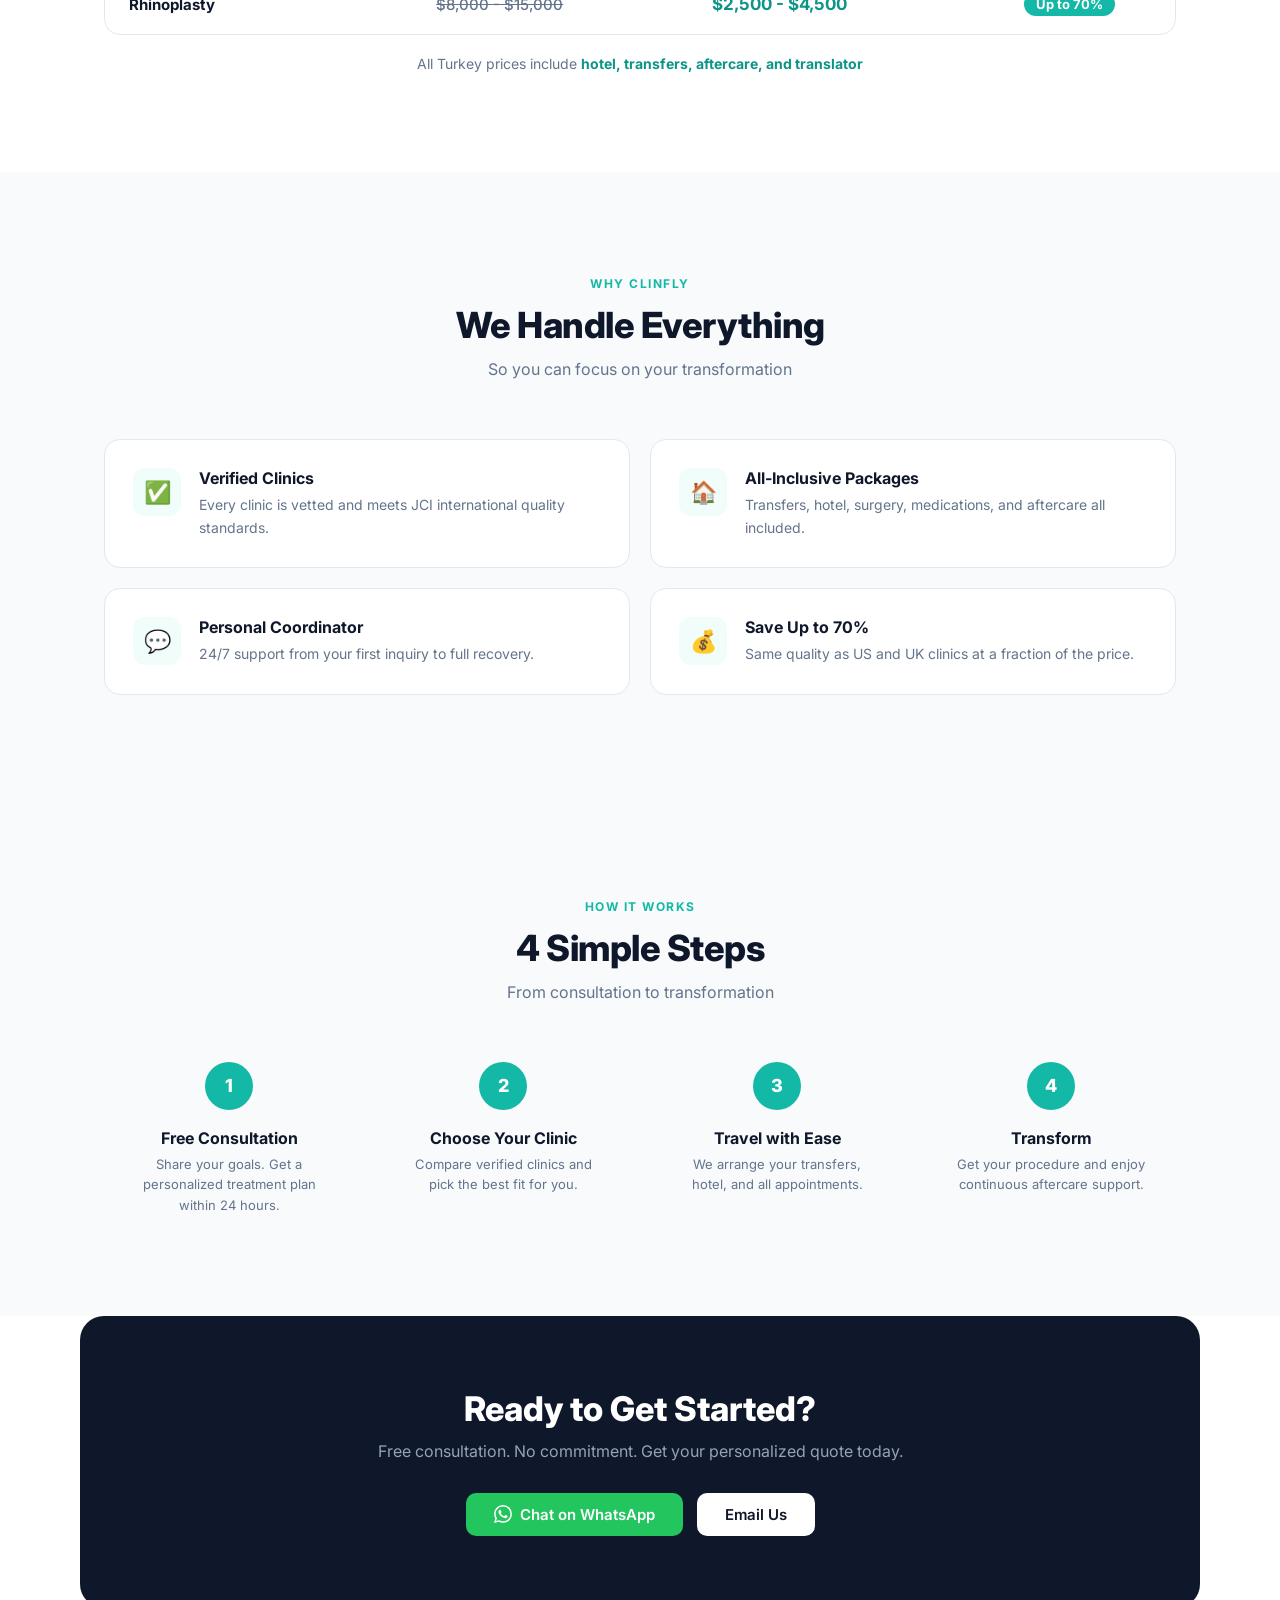
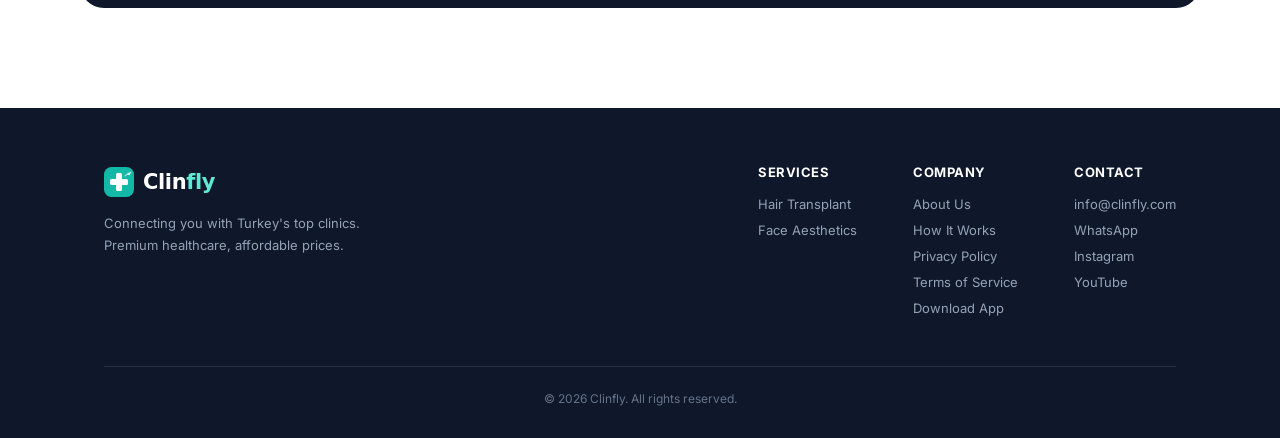
==== commit fdbd8a4d: "Add App Store download link to hero and footer - Update "Get the App" button to link to App Store li" ====
--- a/index.html
+++ b/index.html
@@ -599,9 +599,9 @@
                     <svg width="18" height="18" viewBox="0 0 24 24" fill="currentColor"><path d="M17.472 14.382c-.297-.149-1.758-.867-2.03-.967-.273-.099-.471-.148-.67.15-.197.297-.767.966-.94 1.164-.173.199-.347.223-.644.075-.297-.15-1.255-.463-2.39-1.475-.883-.788-1.48-1.761-1.653-2.059-.173-.297-.018-.458.13-.606.134-.133.298-.347.446-.52.149-.174.198-.298.298-.497.099-.198.05-.371-.025-.52-.075-.149-.669-1.612-.916-2.207-.242-.579-.487-.5-.669-.51-.173-.008-.371-.01-.57-.01-.198 0-.52.074-.792.372-.272.297-1.04 1.016-1.04 2.479 0 1.462 1.065 2.875 1.213 3.074.149.198 2.096 3.2 5.077 4.487.709.306 1.262.489 1.694.625.712.227 1.36.195 1.871.118.571-.085 1.758-.719 2.006-1.413.248-.694.248-1.289.173-1.413-.074-.124-.272-.198-.57-.347m-5.421 7.403h-.004a9.87 9.87 0 01-5.031-1.378l-.361-.214-3.741.982.998-3.648-.235-.374a9.86 9.86 0 01-1.51-5.26c.001-5.45 4.436-9.884 9.888-9.884 2.64 0 5.122 1.03 6.988 2.898a9.825 9.825 0 012.893 6.994c-.003 5.45-4.437 9.884-9.885 9.884m8.413-18.297A11.815 11.815 0 0012.05 0C5.495 0 .16 5.335.157 11.892c0 2.096.547 4.142 1.588 5.945L.057 24l6.305-1.654a11.882 11.882 0 005.683 1.448h.005c6.554 0 11.89-5.335 11.893-11.893a11.821 11.821 0 00-3.48-8.413z"/></svg>
                     Chat on WhatsApp
                 </a>
-                <a href="https://wa.me/18624231244?text=Hi!%20I'd%20like%20to%20know%20when%20the%20app%20launches." class="btn btn-dark">
+                <a href="https://apps.apple.com/app/clinfly/id6758993384" class="btn btn-dark">
                     <svg width="16" height="20" viewBox="0 0 20 24" fill="white"><path d="M16.52 12.46c-.03-2.87 2.34-4.24 2.44-4.31-1.33-1.94-3.4-2.21-4.14-2.24-1.76-.18-3.43 1.04-4.33 1.04-.89 0-2.27-1.01-3.73-.99-1.92.03-3.69 1.12-4.68 2.84-2 3.46-.51 8.59 1.43 11.4.95 1.38 2.09 2.92 3.58 2.87 1.43-.06 1.98-.93 3.71-.93 1.74 0 2.23.93 3.75.9 1.55-.03 2.53-1.4 3.47-2.78 1.1-1.6 1.55-3.14 1.57-3.23-.03-.01-3.02-1.16-3.05-4.6zM13.72 3.94c.79-.96 1.32-2.29 1.18-3.62-1.14.05-2.52.76-3.33 1.71-.73.85-1.37 2.2-1.2 3.5 1.27.1 2.57-.65 3.35-1.59z"/></svg>
-                    Get the App
+                    Download on App Store
                 </a>
             </div>
         </div>
@@ -783,6 +783,7 @@
                         <a href="#how">How It Works</a>
                         <a href="/privacy.html">Privacy Policy</a>
                         <a href="/terms.html">Terms of Service</a>
+                        <a href="https://apps.apple.com/app/clinfly/id6758993384">Download App</a>
                     </div>
                     <div class="footer-col">
                         <h4>Contact</h4>
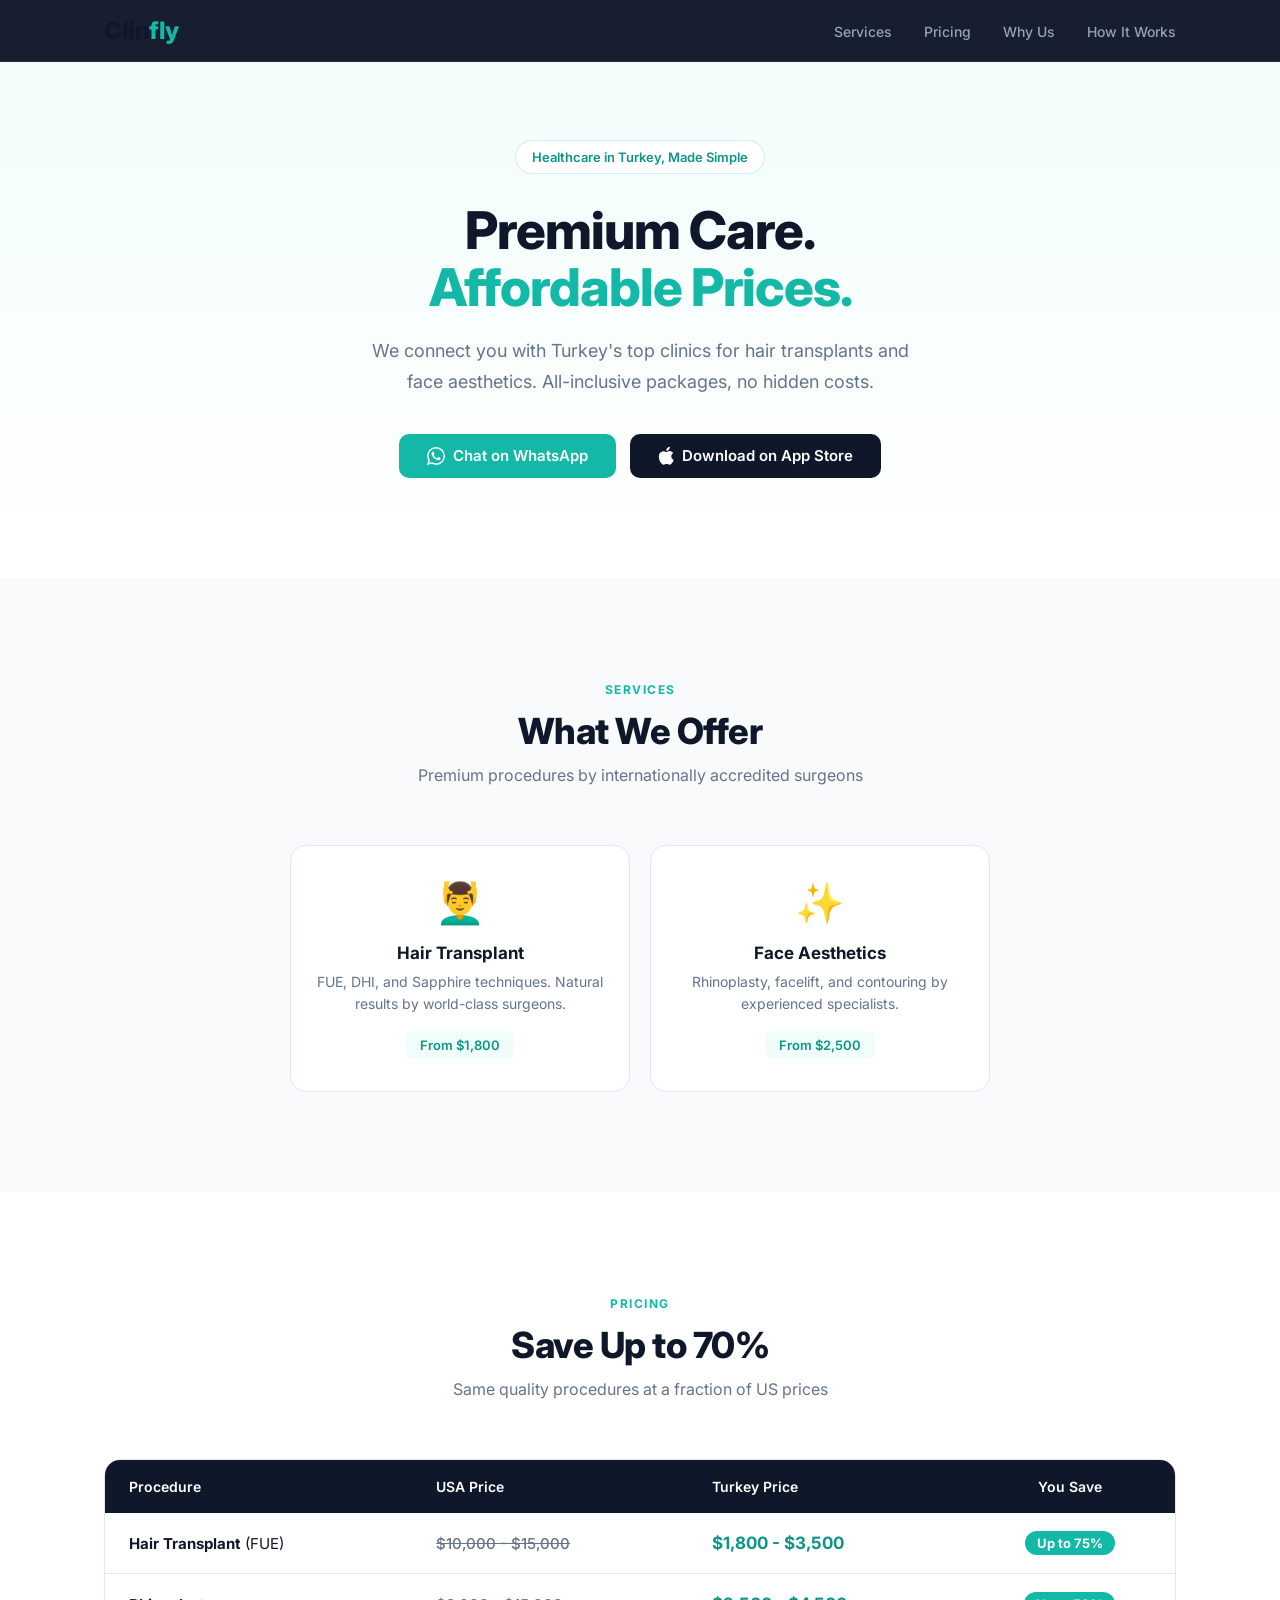
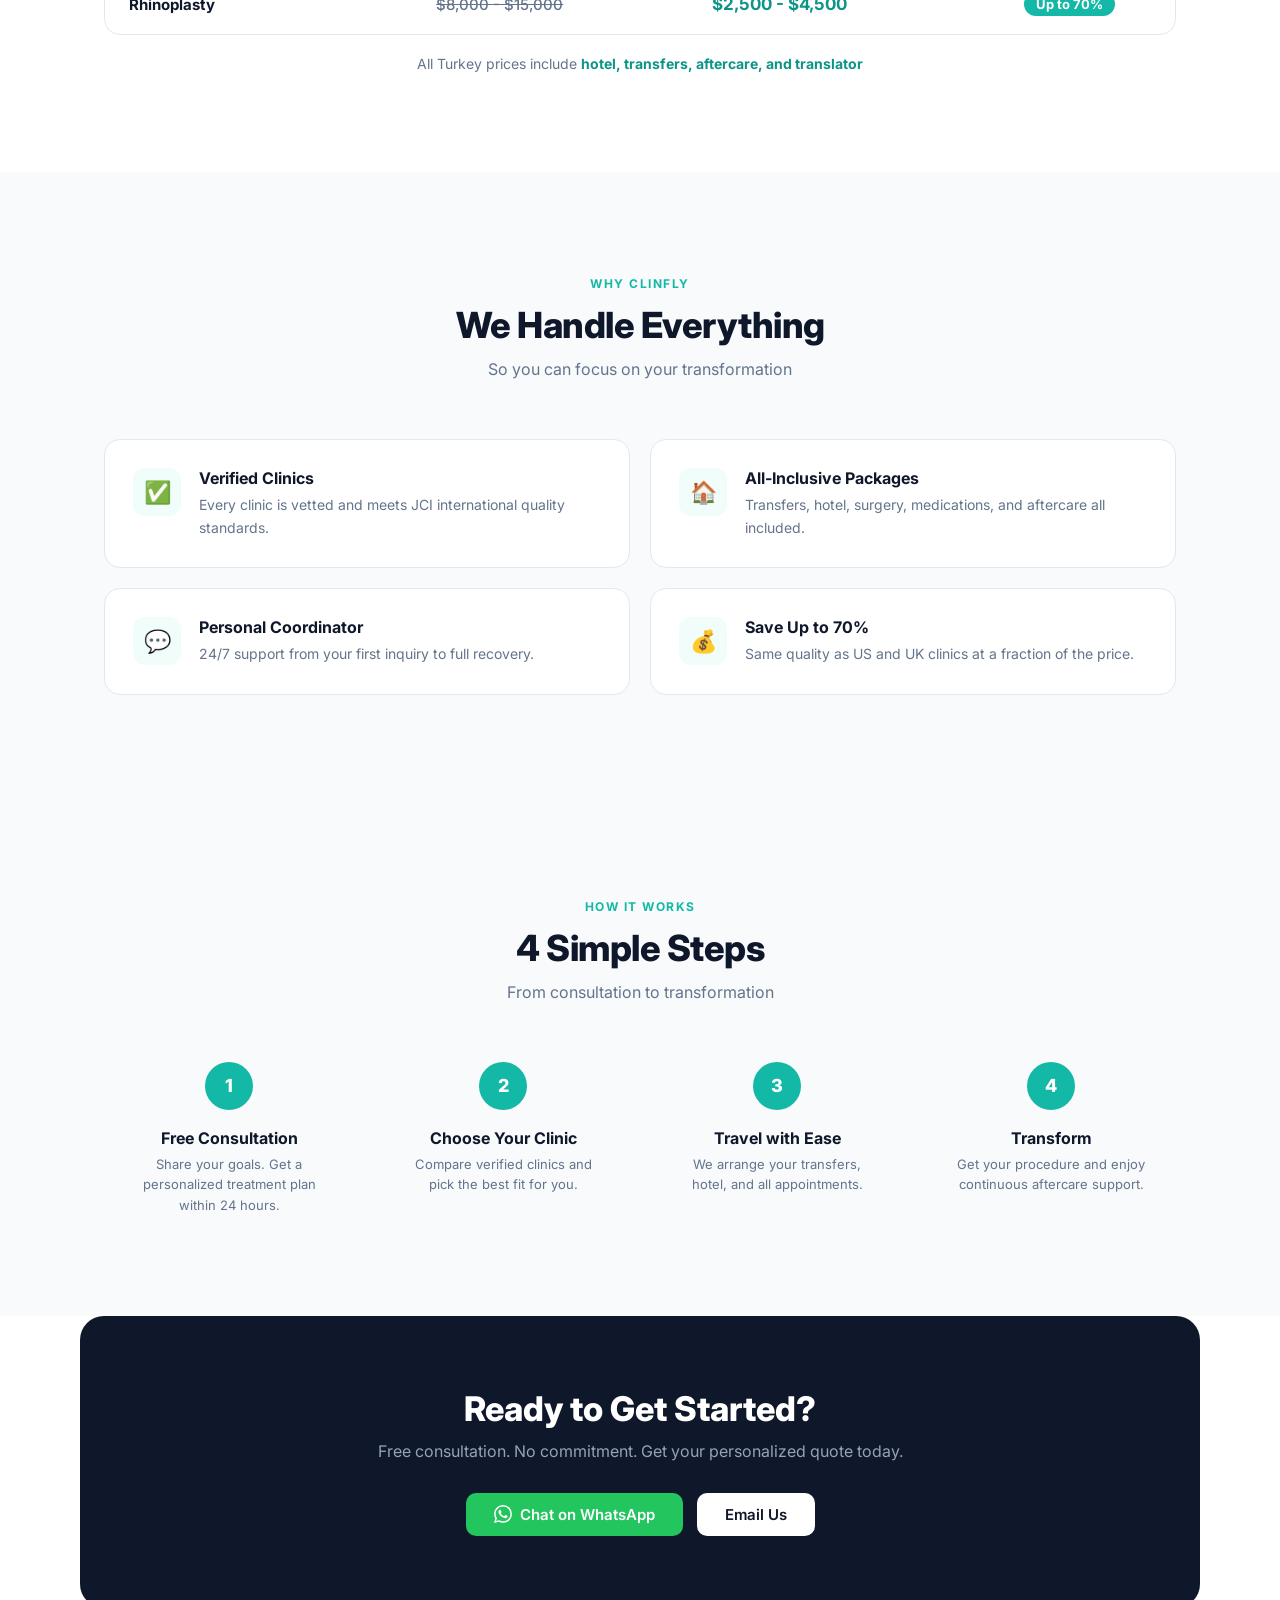
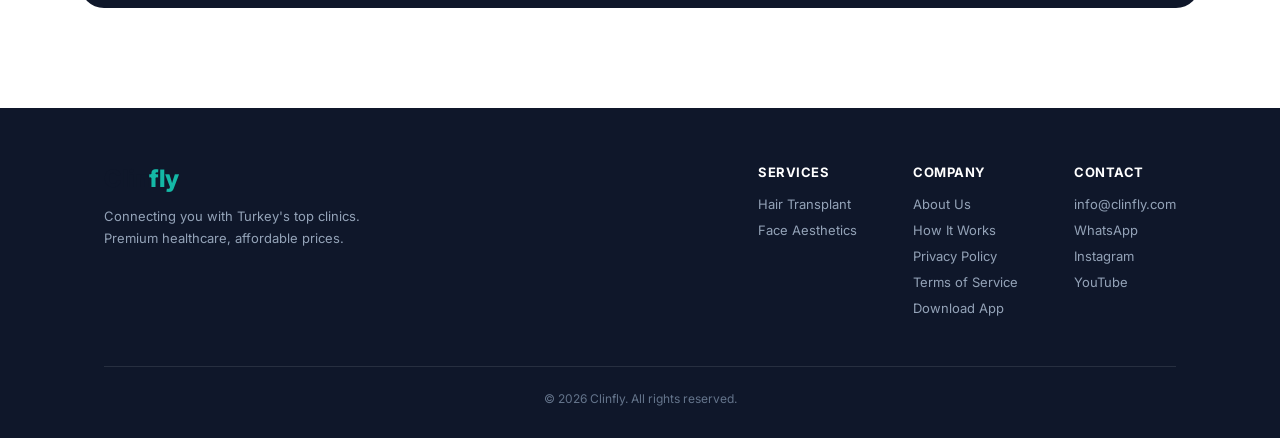
==== commit 9f33555b: "Replace SVG logo with CSS text logo matching app icon - Use inline text "Clinfly" (white + teal) ins" ====
--- a/index.html
+++ b/index.html
@@ -576,7 +576,7 @@
         <div class="container">
             <nav class="nav">
                 <a href="/" class="logo">
-                    <img src="logo-white.svg" alt="Clinfly" />
+                    <span style="font-size:24px;font-weight:800;letter-spacing:-0.5px;">Clin<span style="color:#14B8A6;">fly</span></span>
                 </a>
                 <ul class="nav-links">
                     <li><a href="#services">Services</a></li>
@@ -767,7 +767,7 @@
             <div class="footer-inner">
                 <div class="footer-brand">
                     <a href="/" class="logo">
-                        <img src="logo-white.svg" alt="Clinfly" />
+                        <span style="font-size:24px;font-weight:800;letter-spacing:-0.5px;">Clin<span style="color:#14B8A6;">fly</span></span>
                     </a>
                     <p>Connecting you with Turkey's top clinics. Premium healthcare, affordable prices.</p>
                 </div>
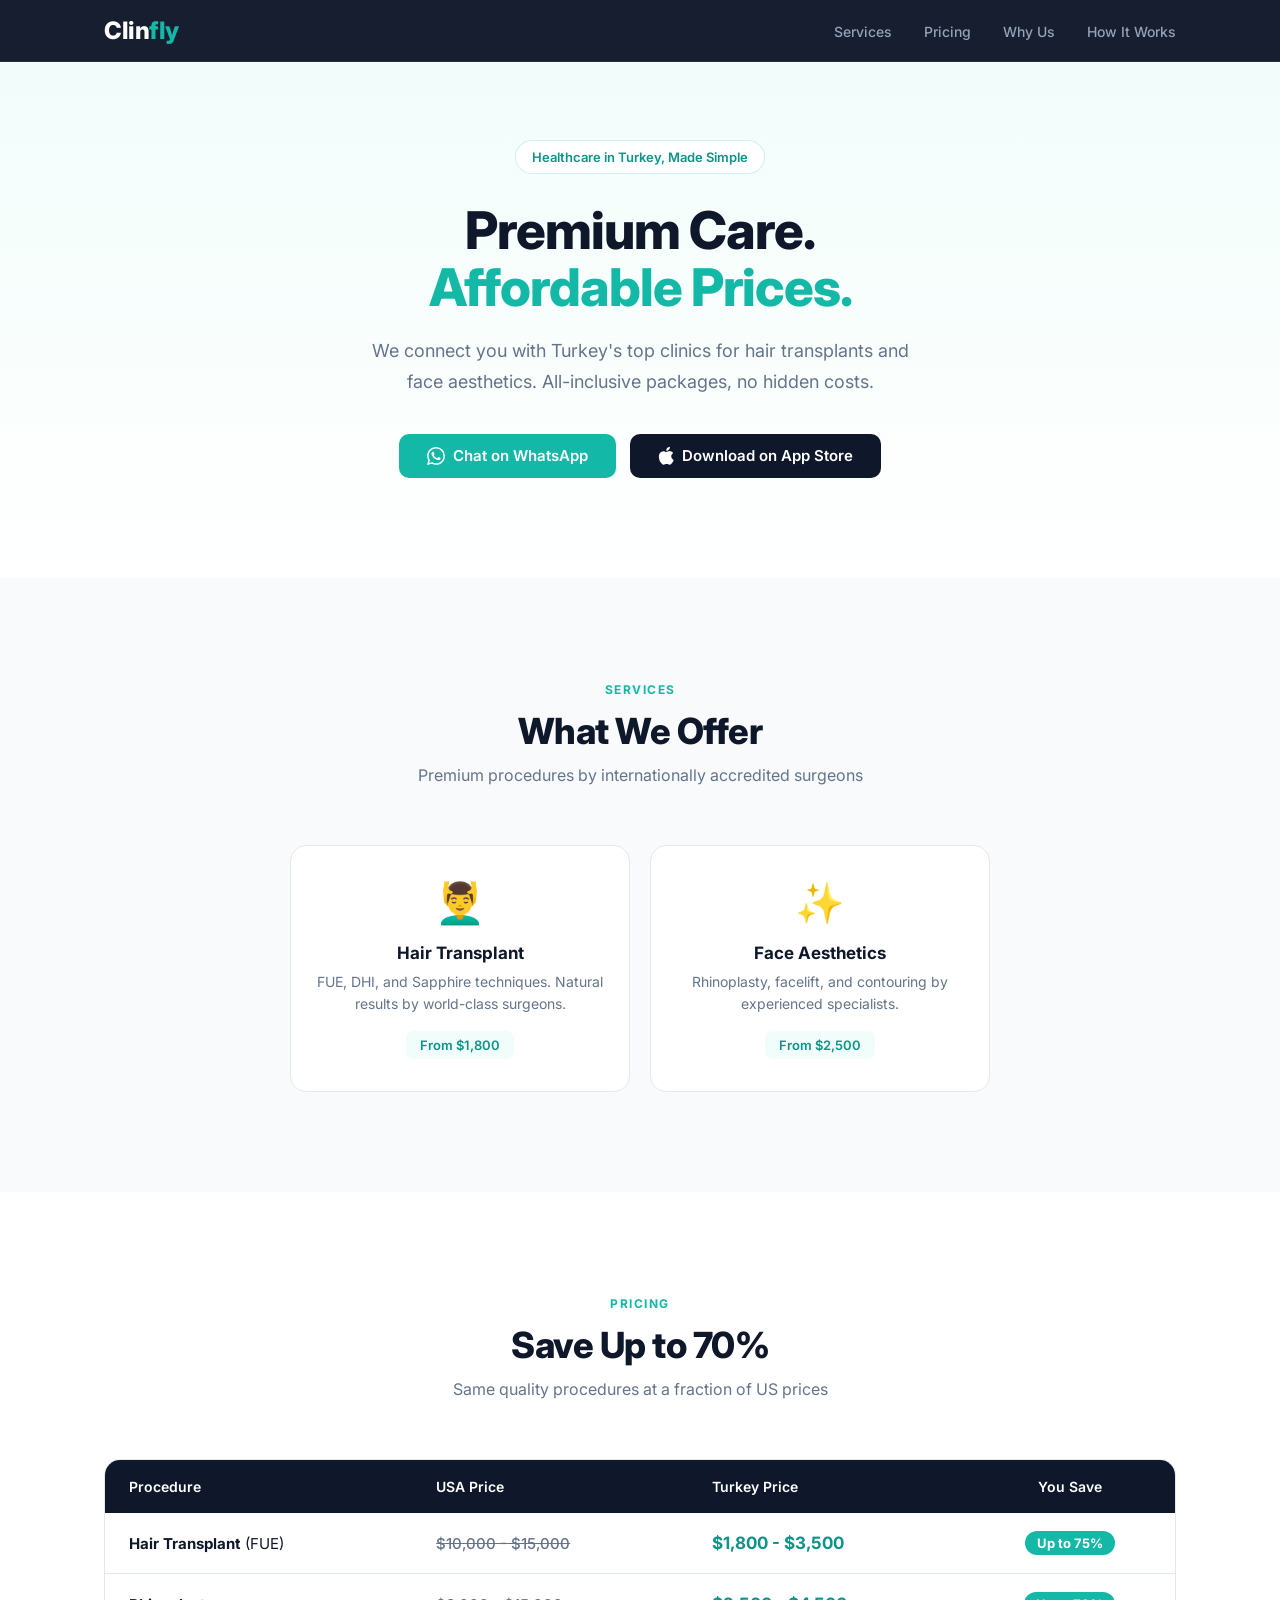
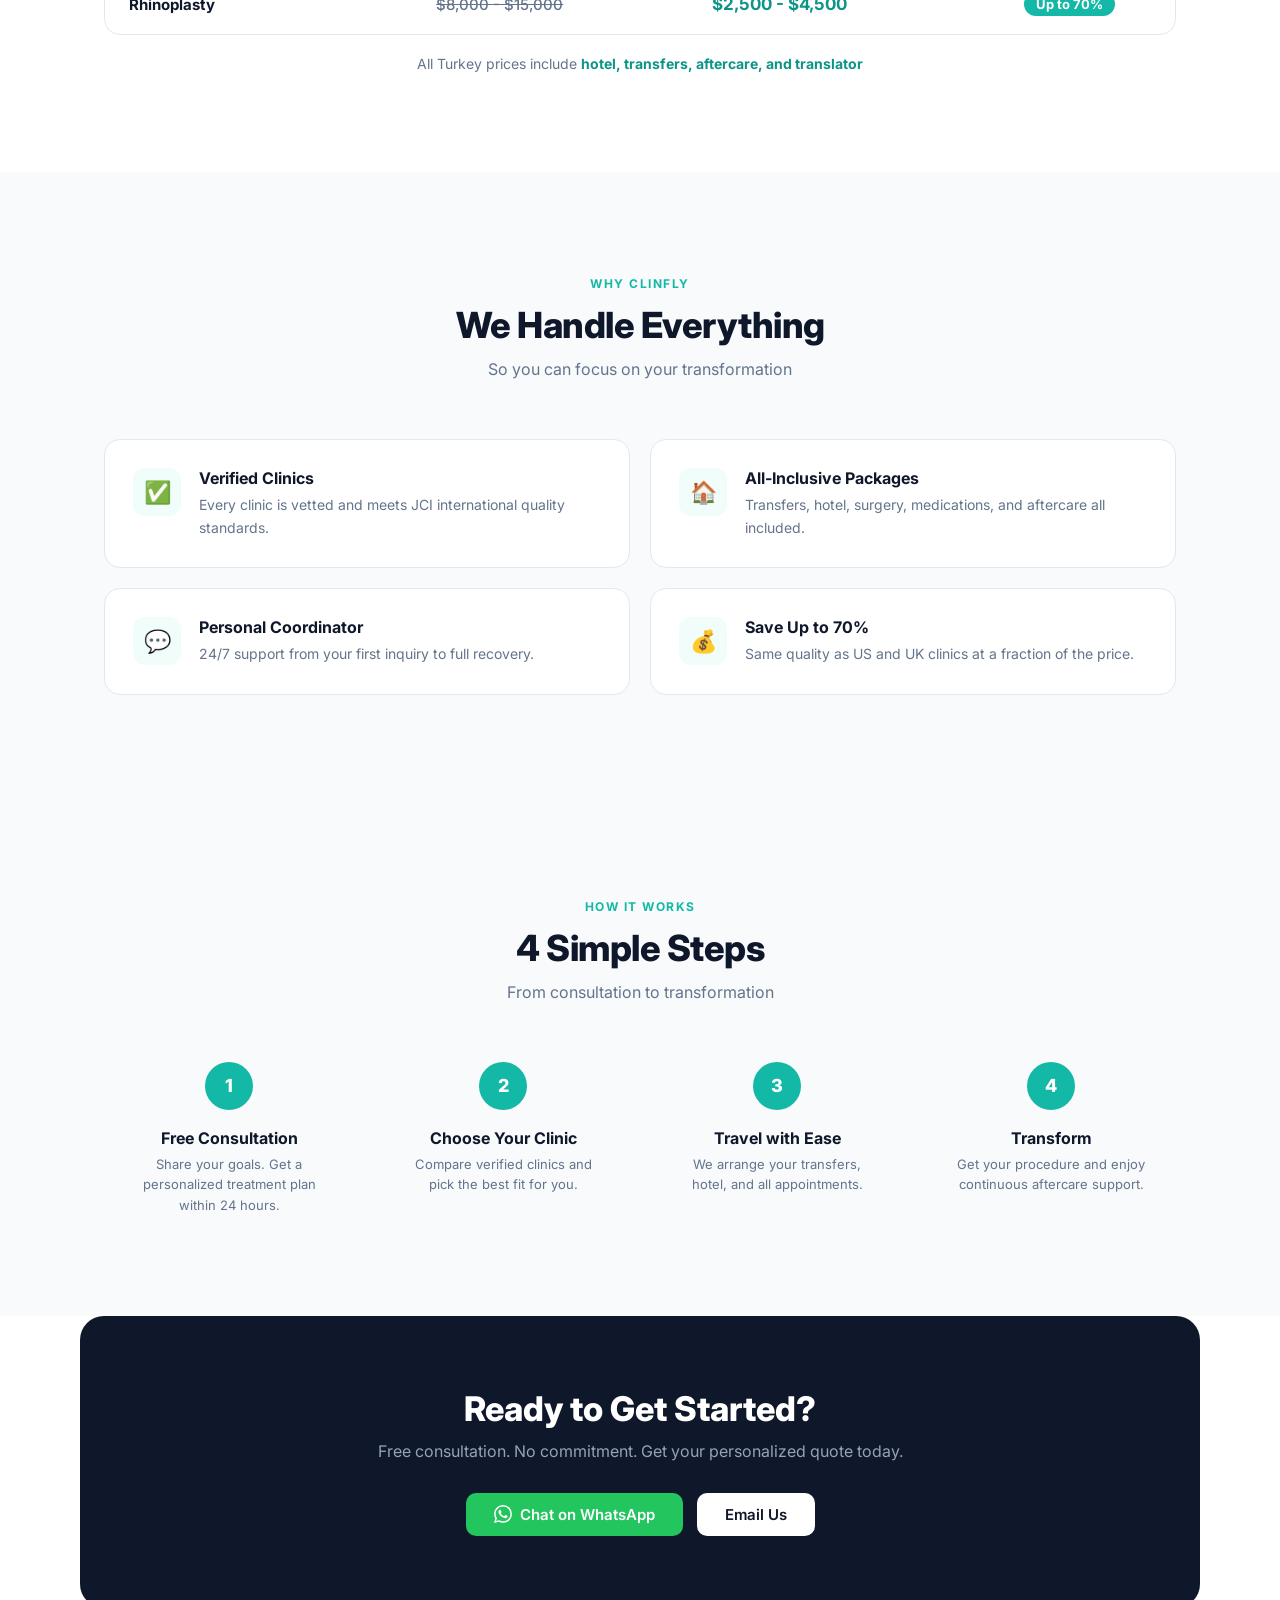
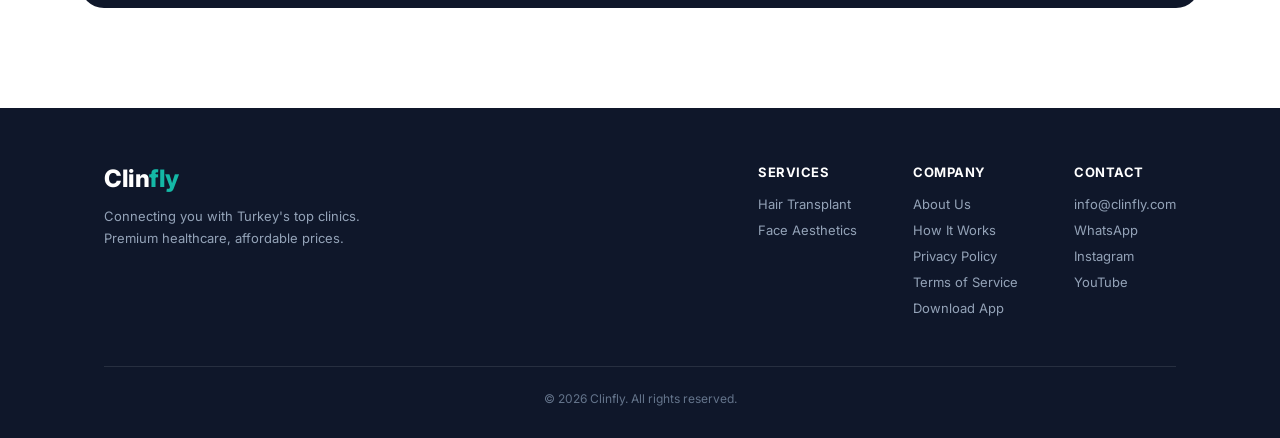
==== commit b8c54017: "Fix logo text color to white on dark backgrounds Co-Authored-By: Claude Opus 4.6 <noreply@anthropic." ====
--- a/index.html
+++ b/index.html
@@ -576,7 +576,7 @@
         <div class="container">
             <nav class="nav">
                 <a href="/" class="logo">
-                    <span style="font-size:24px;font-weight:800;letter-spacing:-0.5px;">Clin<span style="color:#14B8A6;">fly</span></span>
+                    <span style="font-size:24px;font-weight:800;letter-spacing:-0.5px;color:#fff;">Clin<span style="color:#14B8A6;">fly</span></span>
                 </a>
                 <ul class="nav-links">
                     <li><a href="#services">Services</a></li>
@@ -767,7 +767,7 @@
             <div class="footer-inner">
                 <div class="footer-brand">
                     <a href="/" class="logo">
-                        <span style="font-size:24px;font-weight:800;letter-spacing:-0.5px;">Clin<span style="color:#14B8A6;">fly</span></span>
+                        <span style="font-size:24px;font-weight:800;letter-spacing:-0.5px;color:#fff;">Clin<span style="color:#14B8A6;">fly</span></span>
                     </a>
                     <p>Connecting you with Turkey's top clinics. Premium healthcare, affordable prices.</p>
                 </div>
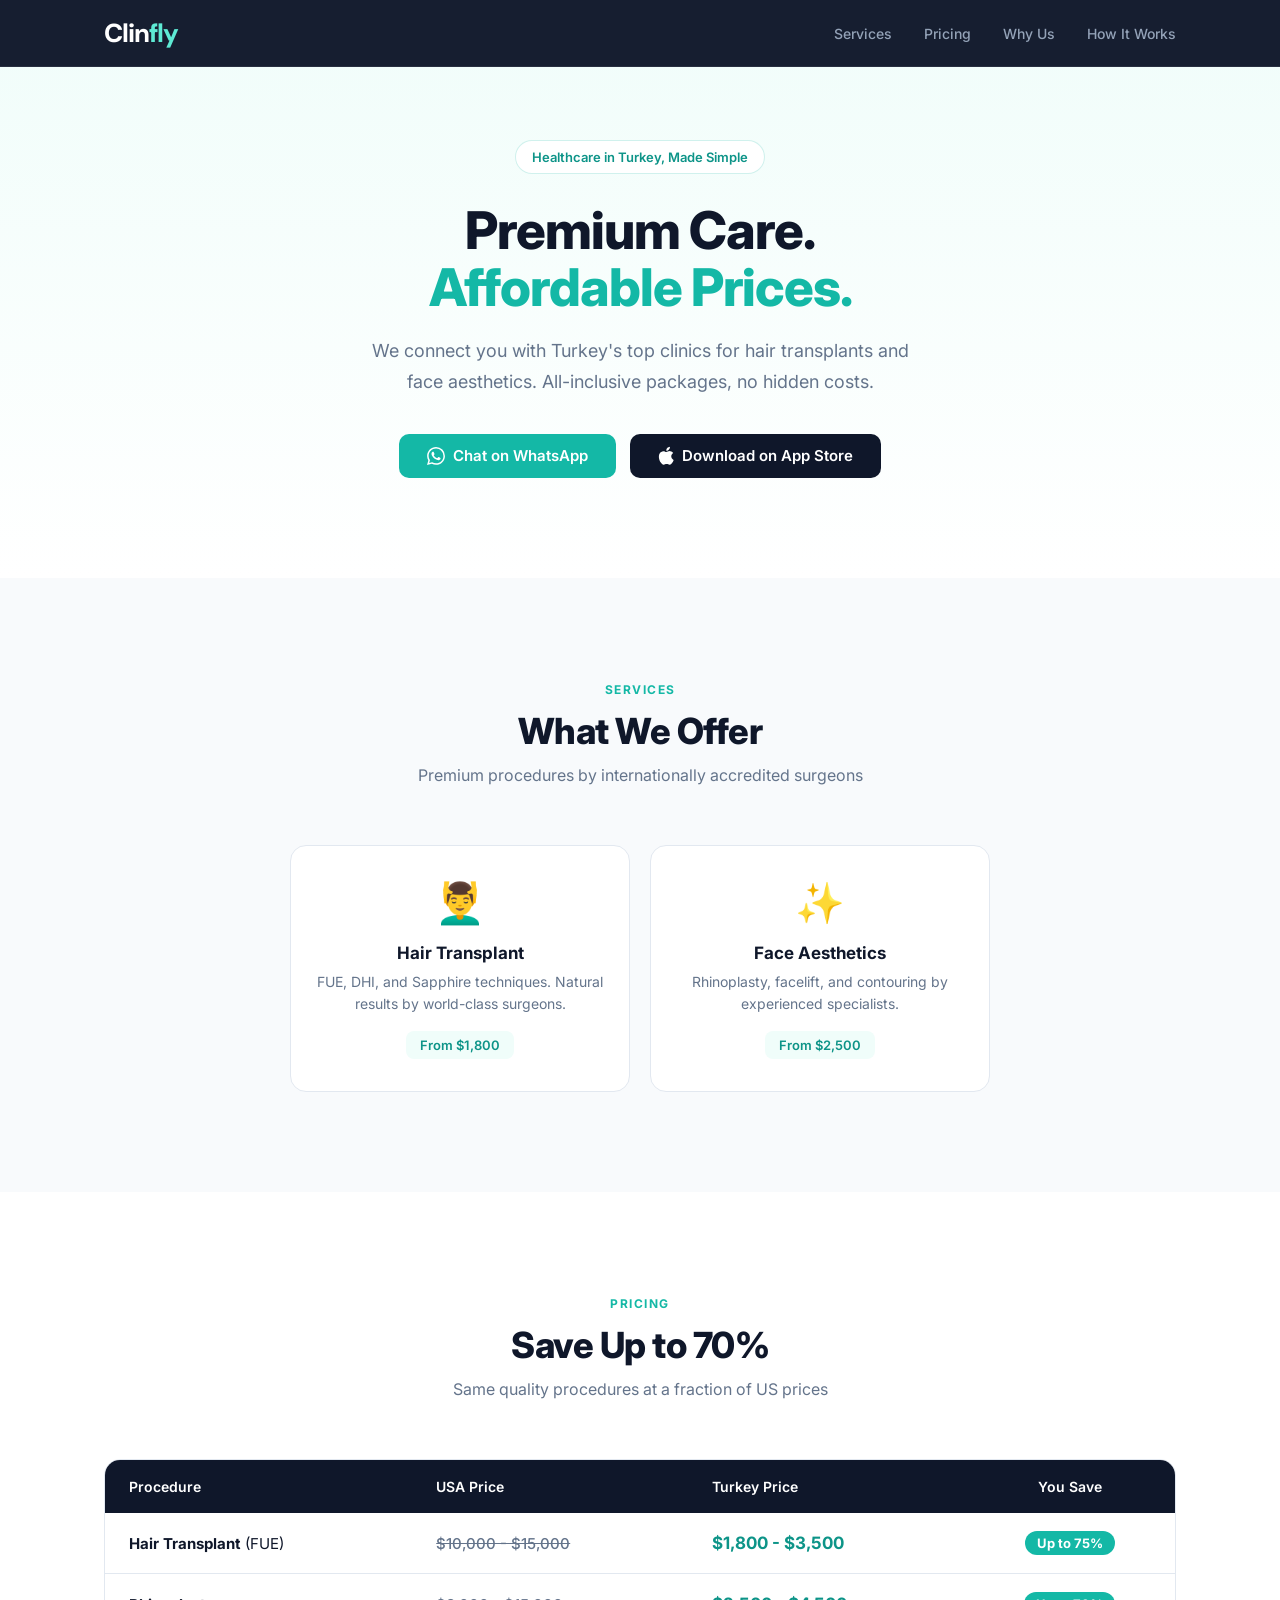
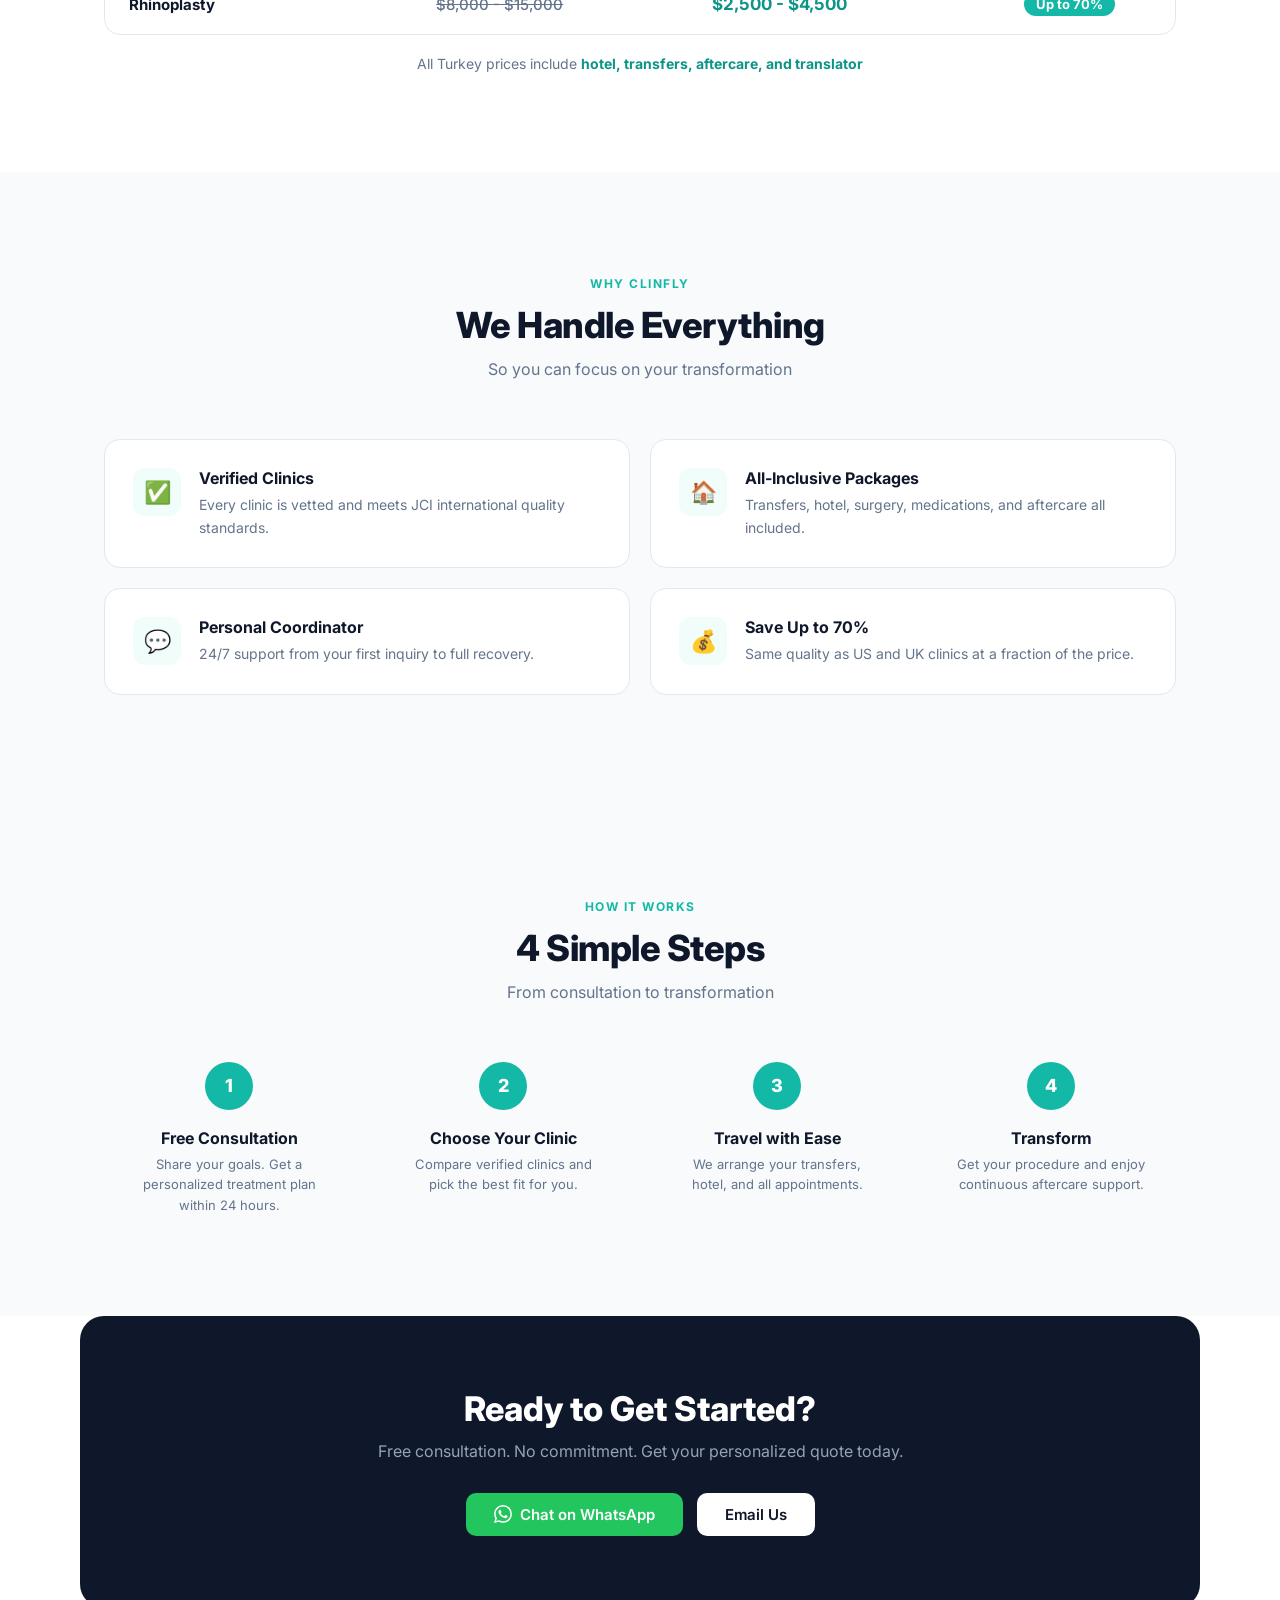
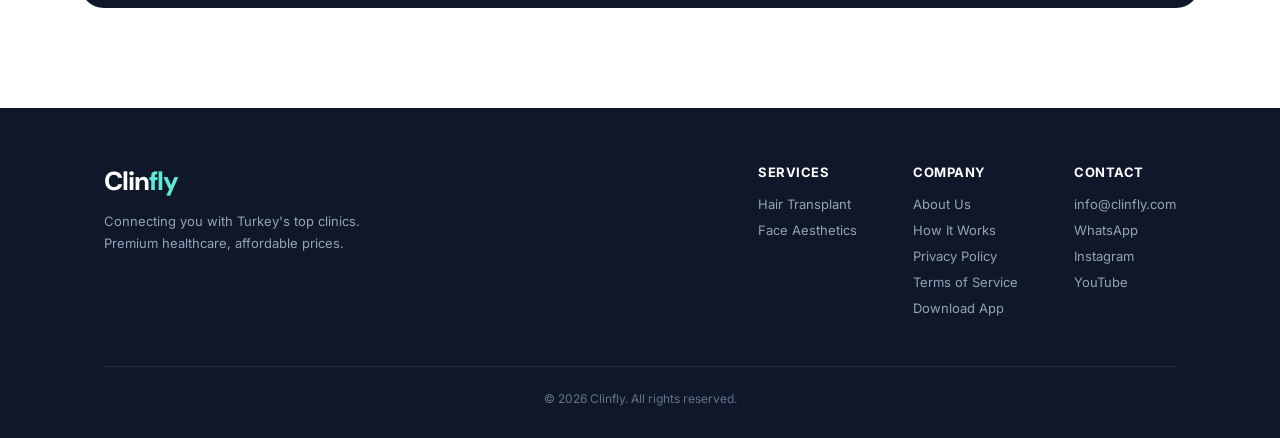
==== commit d1eaa752: "Use existing CSS classes for text logo Co-Authored-By: Claude Opus 4.6 <noreply@anthropic.com>" ====
--- a/index.html
+++ b/index.html
@@ -576,7 +576,7 @@
         <div class="container">
             <nav class="nav">
                 <a href="/" class="logo">
-                    <span style="font-size:24px;font-weight:800;letter-spacing:-0.5px;color:#fff;">Clin<span style="color:#14B8A6;">fly</span></span>
+                    <span class="logo-text">Clin<span class="teal">fly</span></span>
                 </a>
                 <ul class="nav-links">
                     <li><a href="#services">Services</a></li>
@@ -767,7 +767,7 @@
             <div class="footer-inner">
                 <div class="footer-brand">
                     <a href="/" class="logo">
-                        <span style="font-size:24px;font-weight:800;letter-spacing:-0.5px;color:#fff;">Clin<span style="color:#14B8A6;">fly</span></span>
+                        <span class="logo-text">Clin<span class="teal">fly</span></span>
                     </a>
                     <p>Connecting you with Turkey's top clinics. Premium healthcare, affordable prices.</p>
                 </div>
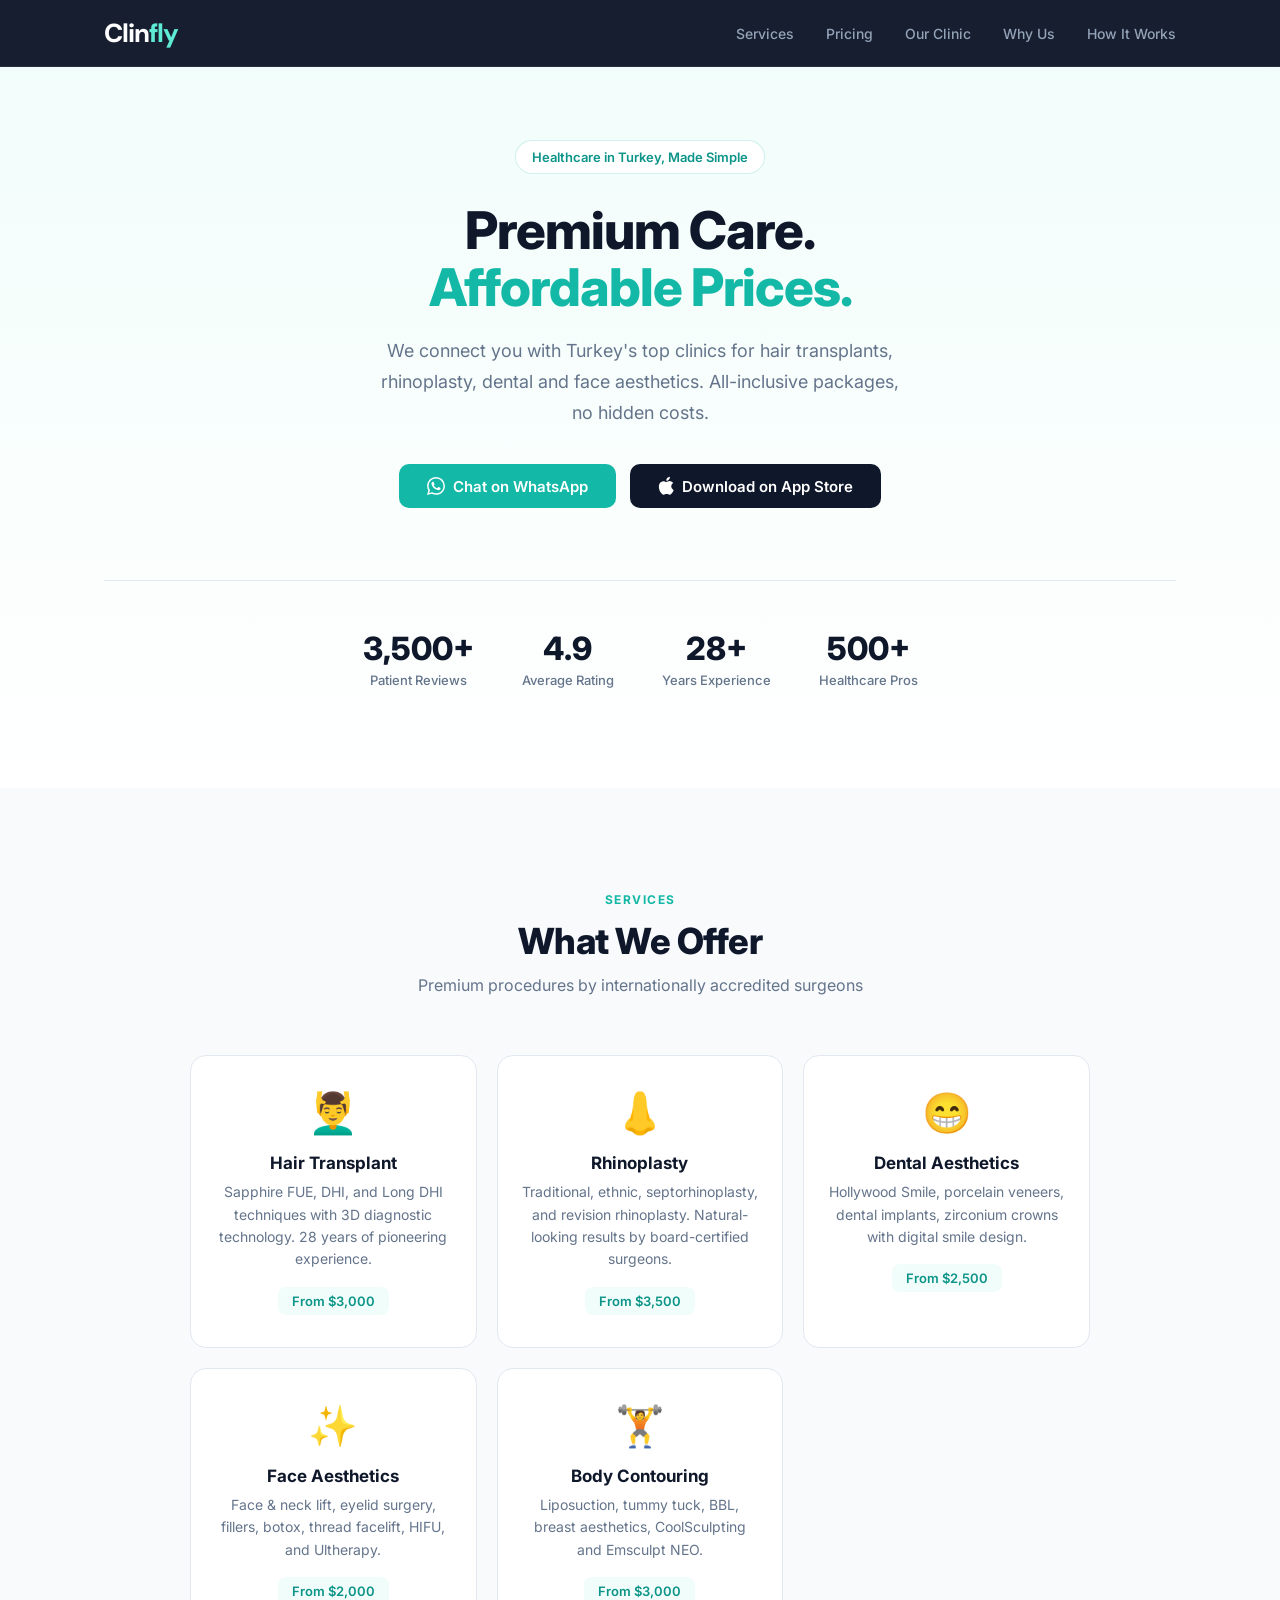
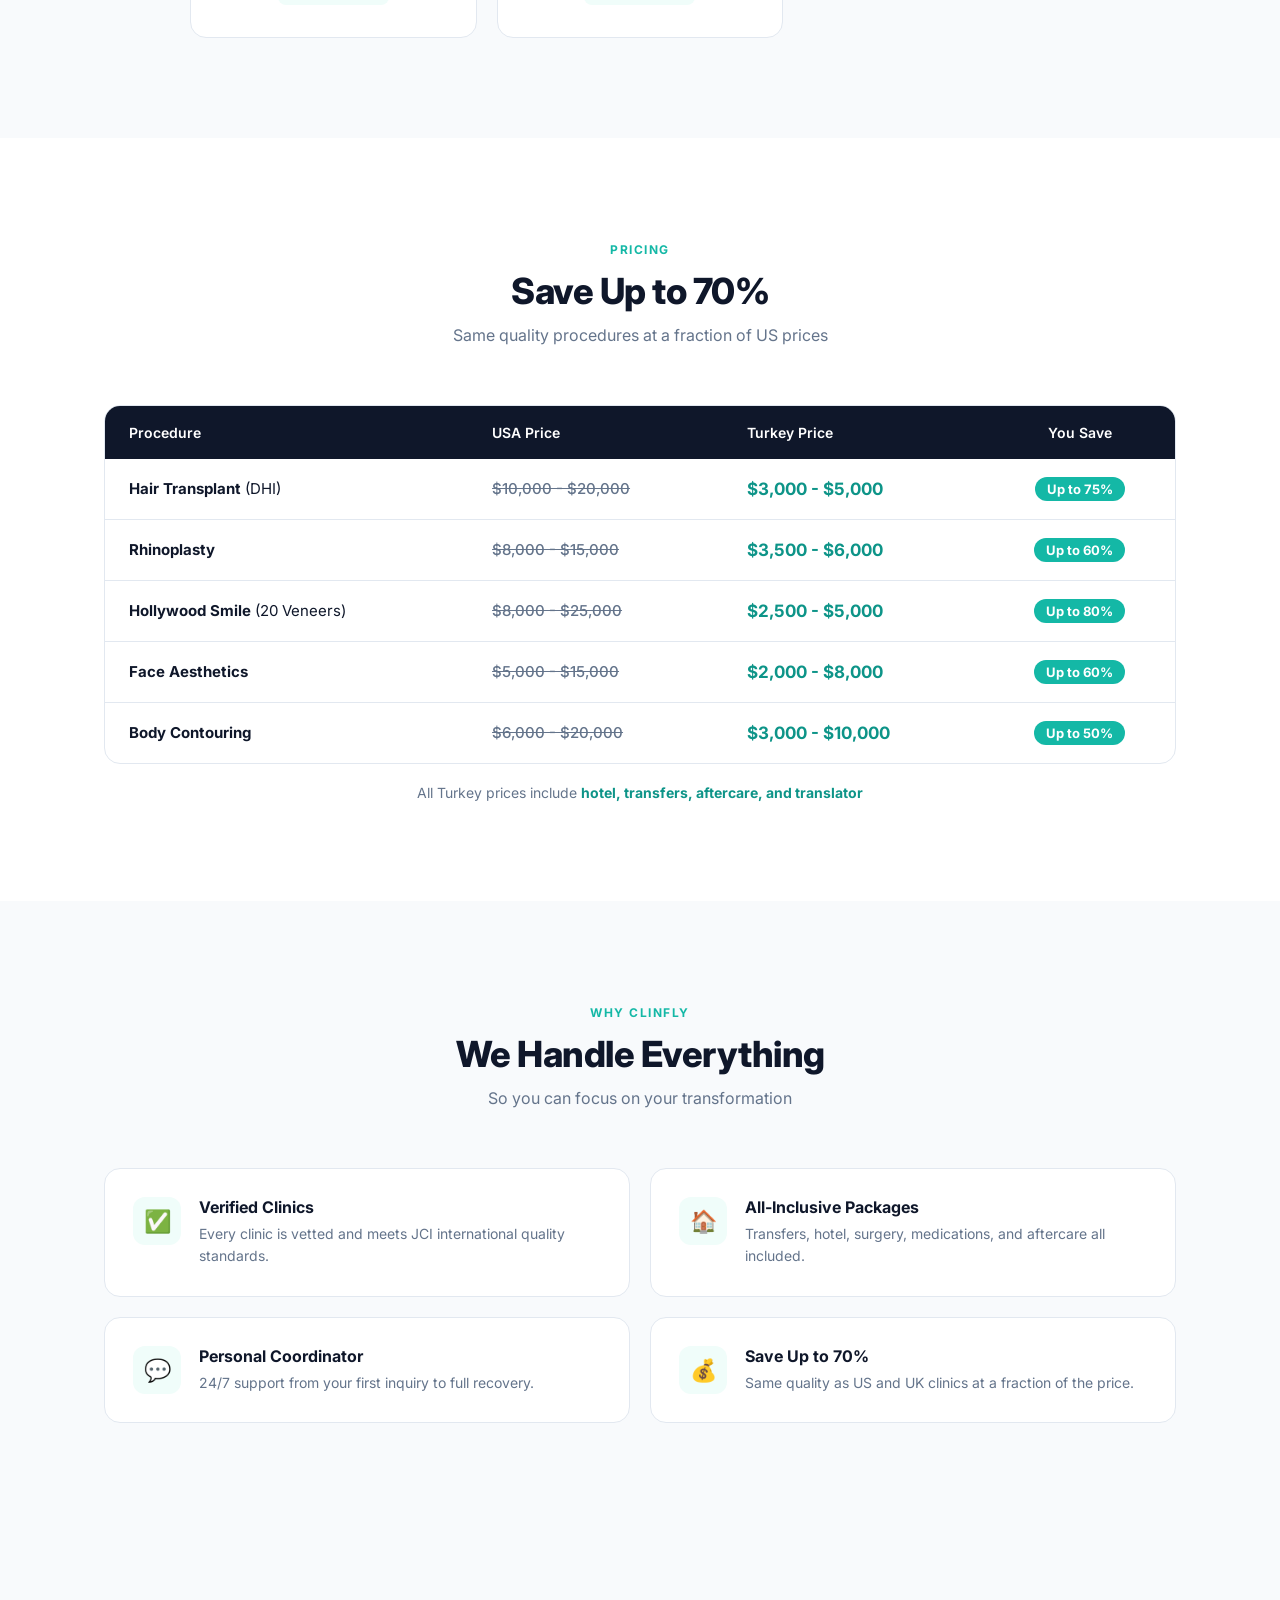
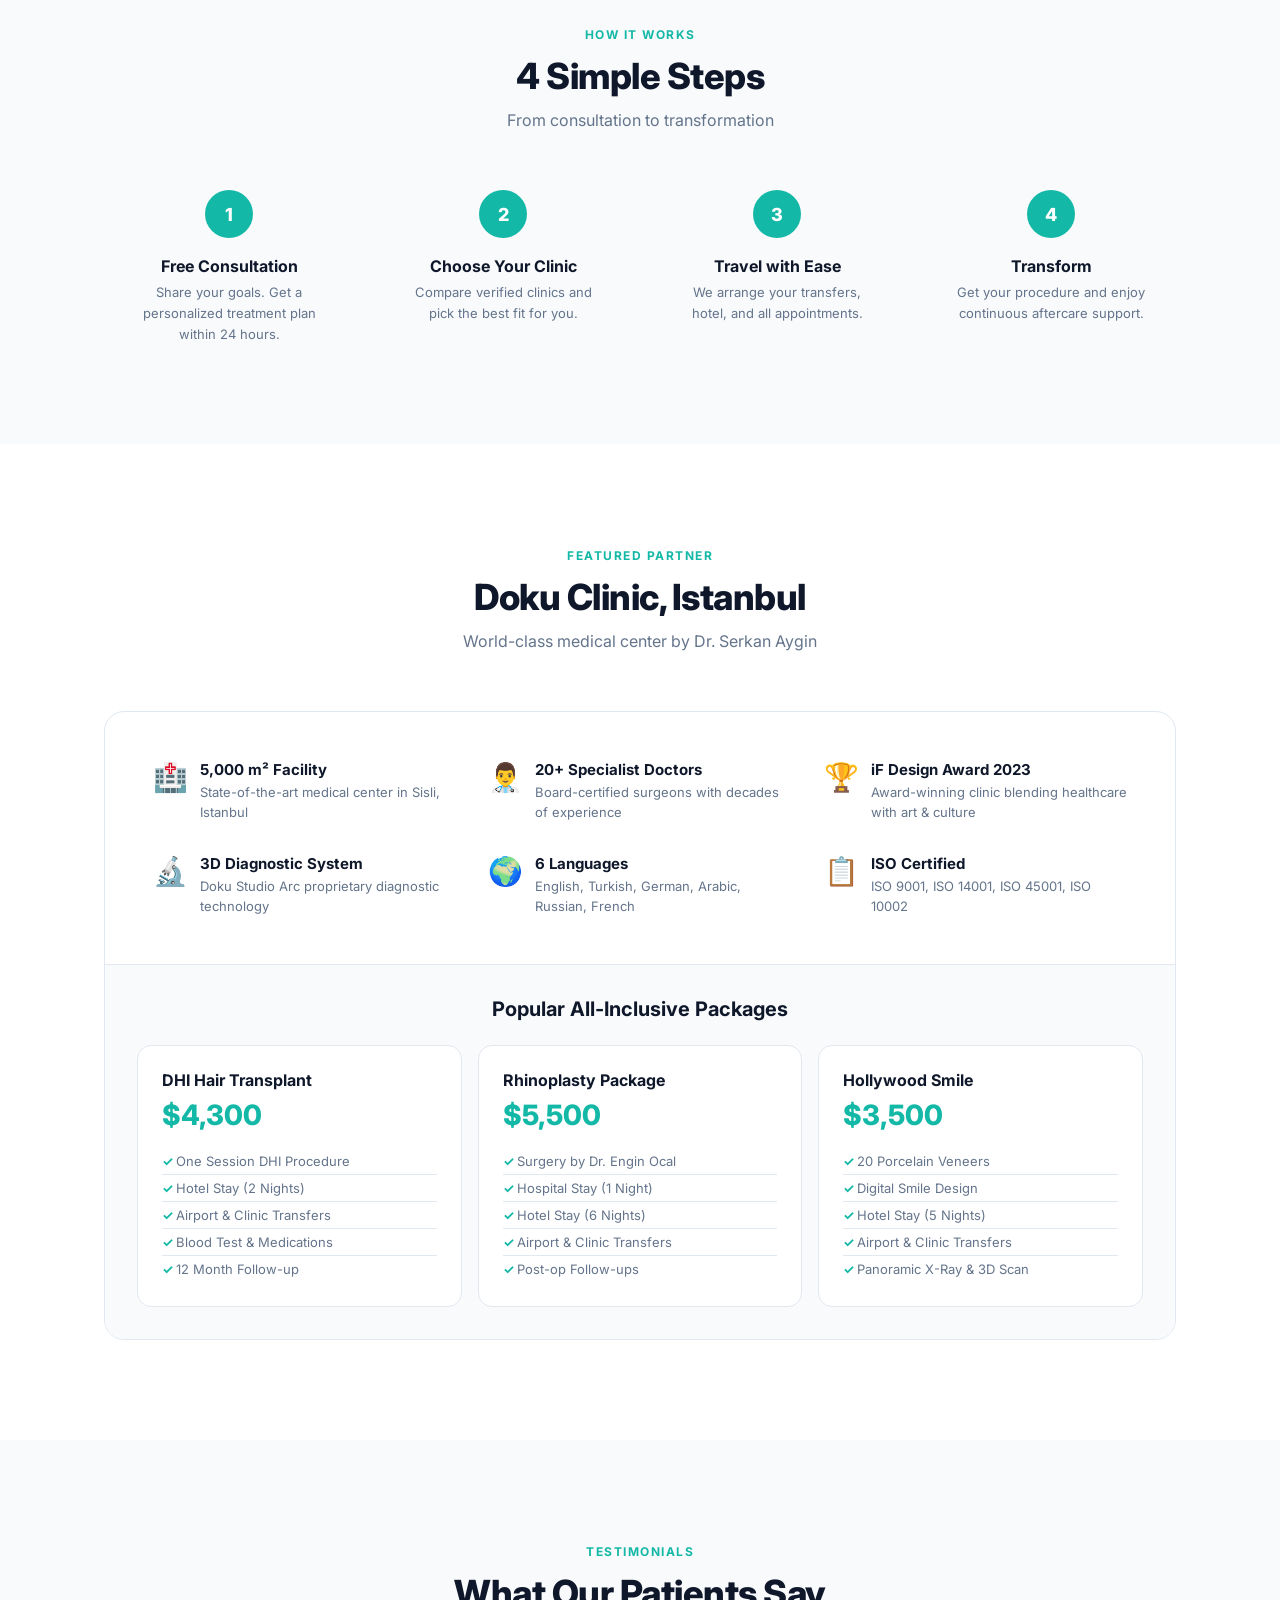
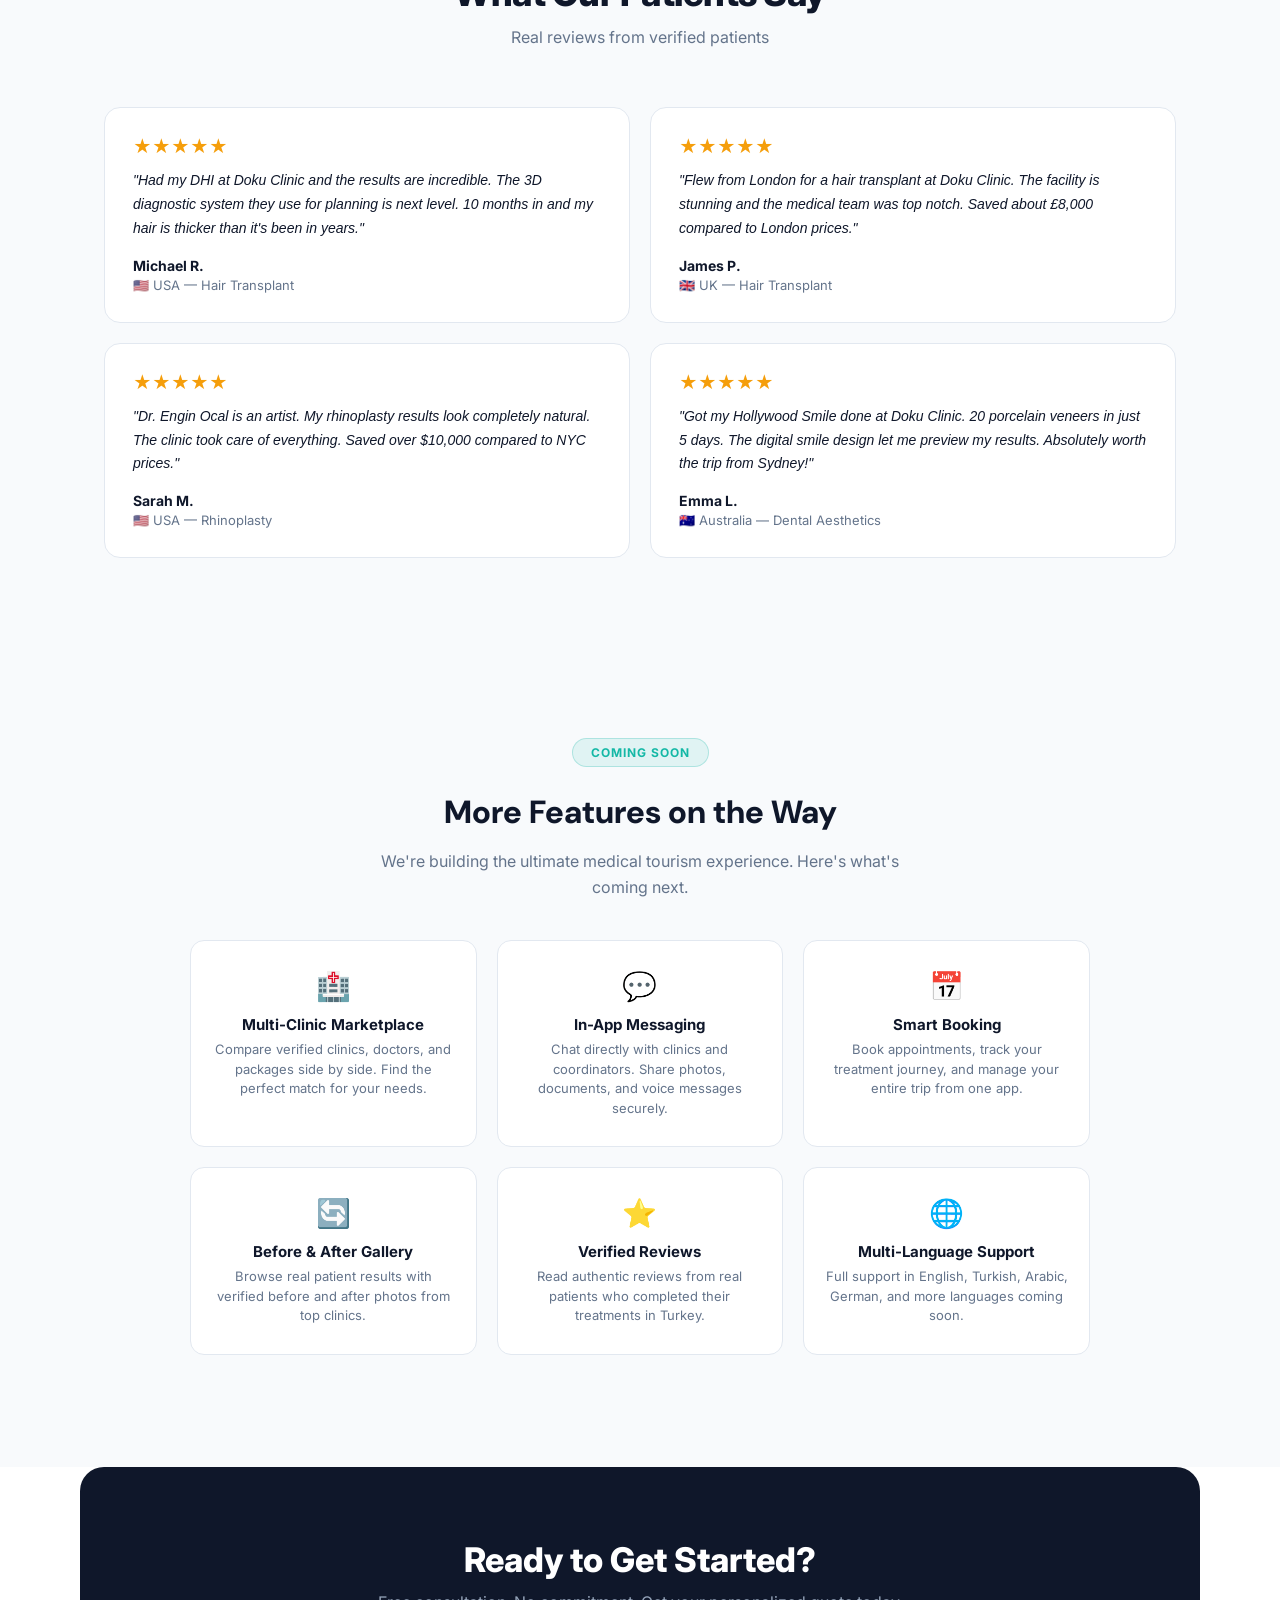
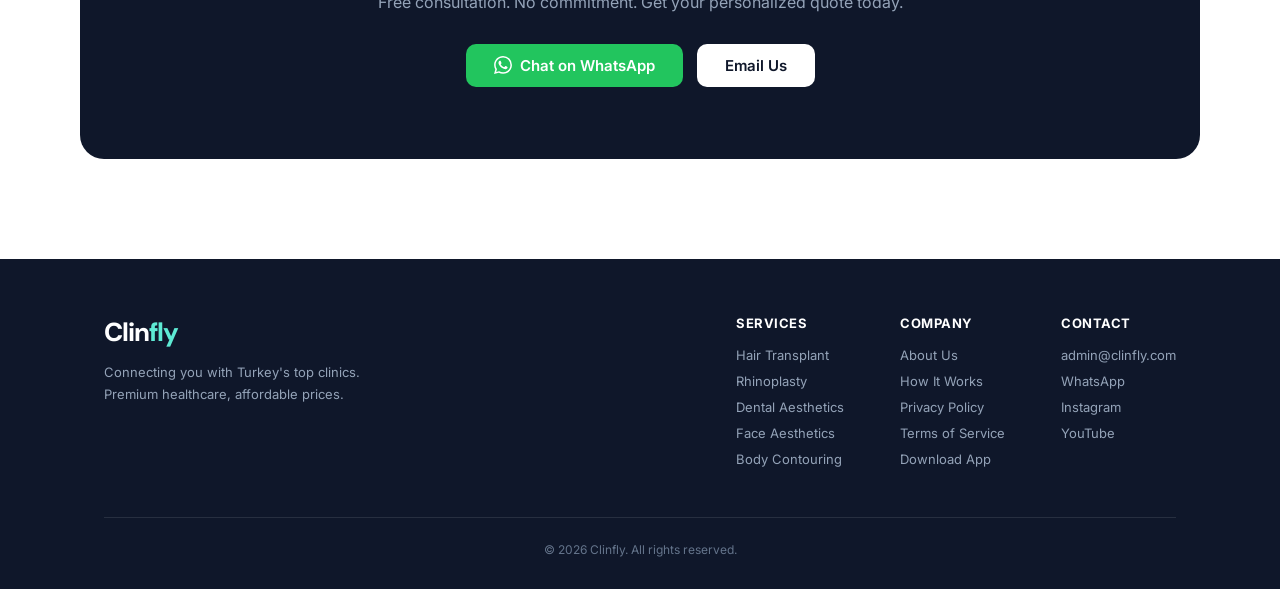
==== commit fb6533ba: "Add clinic partnership page and Coming Soon section - New clinics.html: detailed B2B landing page fo" ====
--- a/index.html
+++ b/index.html
@@ -4,12 +4,12 @@
     <meta charset="UTF-8">
     <meta name="viewport" content="width=device-width, initial-scale=1.0">
     <title>Clinfly - Premium Healthcare in Turkey | Save Up to 70%</title>
-    <meta name="description" content="Clinfly connects you with Turkey's top clinics for hair transplants and face aesthetics. All-inclusive packages, save up to 70%.">
-    <meta name="keywords" content="medical tourism turkey, hair transplant turkey, rhinoplasty turkey, face aesthetics turkey, clinfly">
+    <meta name="description" content="Clinfly connects you with Turkey's top clinics for hair transplants, rhinoplasty, dental aesthetics, face aesthetics and body contouring. All-inclusive packages, save up to 70%.">
+    <meta name="keywords" content="medical tourism turkey, hair transplant turkey, rhinoplasty turkey, dental aesthetics turkey, face aesthetics turkey, body contouring turkey, hollywood smile turkey, clinfly">
 
     <!-- Open Graph -->
     <meta property="og:title" content="Clinfly - Premium Healthcare in Turkey">
-    <meta property="og:description" content="Save up to 70% on hair transplants and face aesthetics. All-inclusive packages with top Turkish clinics.">
+    <meta property="og:description" content="Save up to 70% on hair transplants, rhinoplasty, dental and face aesthetics. All-inclusive packages with top Turkish clinics.">
     <meta property="og:type" content="website">
     <meta property="og:url" content="https://clinfly.com">
     <meta property="og:image" content="https://clinfly.com/og-image.png">
@@ -25,6 +25,48 @@
 
     <!-- Favicon -->
     <link rel="icon" href="data:image/svg+xml,<svg xmlns='http://www.w3.org/2000/svg' viewBox='0 0 100 100'><rect rx='20' width='100' height='100' fill='%2314B8A6'/><text x='50' y='68' font-size='55' font-weight='bold' fill='white' text-anchor='middle' font-family='system-ui'>C</text></svg>">
+    <link rel="apple-touch-icon" href="data:image/svg+xml,<svg xmlns='http://www.w3.org/2000/svg' viewBox='0 0 180 180'><rect width='180' height='180' rx='36' fill='%2314B8A6'/><text x='90' y='122' font-size='100' font-weight='bold' fill='white' text-anchor='middle' font-family='system-ui'>C</text></svg>">
+
+    <!-- Structured Data -->
+    <script type="application/ld+json">
+    {
+        "@context": "https://schema.org",
+        "@type": "MedicalBusiness",
+        "name": "Clinfly",
+        "description": "Clinfly connects you with Turkey's top clinics for hair transplants, rhinoplasty, dental aesthetics, face aesthetics and body contouring. All-inclusive packages, save up to 70%.",
+        "url": "https://clinfly.com",
+        "logo": "https://clinfly.com/logo-icon.svg",
+        "image": "https://clinfly.com/og-image.png",
+        "telephone": "+18624231244",
+        "email": "admin@clinfly.com",
+        "address": {
+            "@type": "PostalAddress",
+            "addressCountry": "TR",
+            "addressLocality": "Istanbul"
+        },
+        "geo": {
+            "@type": "GeoCoordinates",
+            "latitude": "41.0082",
+            "longitude": "28.9784"
+        },
+        "sameAs": [
+            "https://instagram.com/clinfly",
+            "https://youtube.com/@clinfly"
+        ],
+        "priceRange": "$2,000 - $10,000",
+        "openingHoursSpecification": {
+            "@type": "OpeningHoursSpecification",
+            "dayOfWeek": ["Monday","Tuesday","Wednesday","Thursday","Friday","Saturday","Sunday"],
+            "opens": "09:00",
+            "closes": "21:00"
+        },
+        "aggregateRating": {
+            "@type": "AggregateRating",
+            "ratingValue": "4.9",
+            "reviewCount": "3500"
+        }
+    }
+    </script>
 
     <link rel="preconnect" href="https://fonts.googleapis.com">
     <link rel="preconnect" href="https://fonts.gstatic.com" crossorigin>
@@ -248,9 +290,9 @@
 
         .services-grid {
             display: grid;
-            grid-template-columns: repeat(2, 1fr);
+            grid-template-columns: repeat(3, 1fr);
             gap: 20px;
-            max-width: 700px;
+            max-width: 900px;
             margin: 0 auto;
         }
 
@@ -434,6 +476,83 @@
 
 
 
+        /* ========== COMING SOON ========== */
+        .coming-soon-section {
+            padding: 80px 24px;
+            background: var(--gray-light);
+        }
+        .coming-soon-inner {
+            max-width: 900px;
+            margin: 0 auto;
+            text-align: center;
+        }
+        .coming-soon-badge {
+            display: inline-flex;
+            align-items: center;
+            gap: 8px;
+            background: rgba(20, 184, 166, 0.1);
+            border: 1px solid rgba(20, 184, 166, 0.25);
+            padding: 6px 18px;
+            border-radius: 100px;
+            font-size: 12px;
+            font-weight: 700;
+            text-transform: uppercase;
+            letter-spacing: 1px;
+            color: var(--teal);
+            margin-bottom: 24px;
+        }
+        .coming-soon-inner h2 {
+            font-family: 'DM Sans', sans-serif;
+            font-size: 32px;
+            font-weight: 800;
+            color: var(--dark);
+            margin-bottom: 16px;
+        }
+        .coming-soon-inner > p {
+            font-size: 16px;
+            color: var(--gray);
+            max-width: 560px;
+            margin: 0 auto 40px;
+            line-height: 1.6;
+        }
+        .coming-soon-grid {
+            display: grid;
+            grid-template-columns: repeat(3, 1fr);
+            gap: 20px;
+            margin-bottom: 32px;
+        }
+        .cs-card {
+            background: var(--white);
+            border: 1px solid var(--border);
+            border-radius: 14px;
+            padding: 28px 20px;
+            text-align: center;
+            transition: transform 0.2s, box-shadow 0.2s;
+        }
+        .cs-card:hover {
+            transform: translateY(-3px);
+            box-shadow: 0 8px 24px rgba(0,0,0,0.06);
+        }
+        .cs-icon {
+            font-size: 28px;
+            margin-bottom: 12px;
+        }
+        .cs-card h4 {
+            font-size: 15px;
+            font-weight: 700;
+            color: var(--dark);
+            margin-bottom: 6px;
+        }
+        .cs-card p {
+            font-size: 13px;
+            color: var(--gray);
+            line-height: 1.5;
+        }
+        @media (max-width: 768px) {
+            .coming-soon-grid { grid-template-columns: 1fr; }
+            .coming-soon-inner h2 { font-size: 26px; }
+        }
+
         /* ========== CTA ========== */
         .cta-section {
             padding: 0 24px;
@@ -518,6 +637,155 @@
             color: #64748B;
         }
 
+        /* ========== FEATURED CLINIC ========== */
+        .clinic-card {
+            background: var(--white);
+            border: 1px solid var(--border);
+            border-radius: 20px;
+            overflow: hidden;
+        }
+
+        .clinic-highlights {
+            display: grid;
+            grid-template-columns: repeat(3, 1fr);
+            gap: 0;
+            padding: 32px;
+        }
+
+        .clinic-feature {
+            display: flex;
+            gap: 12px;
+            padding: 16px;
+        }
+
+        .clinic-feature span {
+            font-size: 28px;
+            flex-shrink: 0;
+        }
+
+        .clinic-feature h4 {
+            font-size: 15px;
+            font-weight: 700;
+            margin-bottom: 4px;
+        }
+
+        .clinic-feature p {
+            font-size: 13px;
+            color: var(--gray);
+            line-height: 1.5;
+        }
+
+        .clinic-packages {
+            background: var(--gray-light);
+            padding: 32px;
+            border-top: 1px solid var(--border);
+        }
+
+        .clinic-packages h3 {
+            font-size: 20px;
+            font-weight: 700;
+            text-align: center;
+            margin-bottom: 24px;
+        }
+
+        .packages-grid {
+            display: grid;
+            grid-template-columns: repeat(3, 1fr);
+            gap: 16px;
+        }
+
+        .package-card {
+            background: var(--white);
+            border: 1px solid var(--border);
+            border-radius: 14px;
+            padding: 24px;
+            transition: all 0.3s ease;
+        }
+
+        .package-card:hover {
+            border-color: var(--teal);
+            box-shadow: 0 4px 20px var(--teal-glow);
+        }
+
+        .package-name {
+            font-size: 16px;
+            font-weight: 700;
+            margin-bottom: 8px;
+        }
+
+        .package-price {
+            font-size: 28px;
+            font-weight: 800;
+            color: var(--teal);
+            margin-bottom: 16px;
+        }
+
+        .package-card ul {
+            list-style: none;
+            padding: 0;
+        }
+
+        .package-card ul li {
+            font-size: 13px;
+            color: var(--gray);
+            padding: 5px 0;
+            border-bottom: 1px solid var(--border);
+        }
+
+        .package-card ul li:last-child {
+            border-bottom: none;
+        }
+
+        .package-card ul li::before {
+            content: "✓ ";
+            color: var(--teal);
+            font-weight: 700;
+        }
+
+        /* ========== TESTIMONIALS ========== */
+        .testimonials-grid {
+            display: grid;
+            grid-template-columns: repeat(2, 1fr);
+            gap: 20px;
+        }
+
+        .testimonial-card {
+            background: var(--white);
+            border: 1px solid var(--border);
+            border-radius: 16px;
+            padding: 28px;
+            transition: all 0.3s ease;
+        }
+
+        .testimonial-card:hover {
+            box-shadow: 0 8px 24px rgba(0,0,0,0.06);
+        }
+
+        .testimonial-stars {
+            color: #F59E0B;
+            font-size: 18px;
+            margin-bottom: 12px;
+        }
+
+        .testimonial-card > p {
+            font-size: 14px;
+            color: var(--dark);
+            line-height: 1.7;
+            margin-bottom: 16px;
+            font-style: italic;
+        }
+
+        .testimonial-author strong {
+            display: block;
+            font-size: 14px;
+            font-weight: 700;
+        }
+
+        .testimonial-author span {
+            font-size: 13px;
+            color: var(--gray);
+        }
+
         /* ========== ANIMATIONS ========== */
         .fade-in {
             opacity: 0;
@@ -532,8 +800,51 @@
 
 
         /* ========== RESPONSIVE ========== */
+        /* ========== MOBILE MENU ========== */
+        .menu-toggle {
+            display: none;
+            background: none;
+            border: none;
+            cursor: pointer;
+            padding: 8px;
+        }
+        .menu-toggle span {
+            display: block;
+            width: 22px;
+            height: 2px;
+            background: #94A3B8;
+            margin: 5px 0;
+            border-radius: 2px;
+            transition: all 0.3s ease;
+        }
+        .menu-toggle.active span:nth-child(1) { transform: rotate(45deg) translate(5px, 5px); }
+        .menu-toggle.active span:nth-child(2) { opacity: 0; }
+        .menu-toggle.active span:nth-child(3) { transform: rotate(-45deg) translate(5px, -5px); }
+
         @media (max-width: 900px) {
-            .nav-links { display: none; }
+            .menu-toggle { display: block; }
+            .nav-links {
+                display: none;
+                position: absolute;
+                top: 100%;
+                left: 0;
+                right: 0;
+                background: rgba(15,23,42,0.98);
+                backdrop-filter: blur(16px);
+                flex-direction: column;
+                padding: 16px 24px 24px;
+                gap: 0;
+                border-top: 1px solid rgba(255,255,255,0.08);
+            }
+            .nav-links.open { display: flex; }
+            .nav-links li { width: 100%; }
+            .nav-links a {
+                display: block;
+                padding: 14px 0;
+                font-size: 16px;
+                border-bottom: 1px solid rgba(255,255,255,0.06);
+            }
+            .nav-links li:last-child a { border-bottom: none; }
             .services-grid { max-width: 100%; }
         }
 
@@ -545,8 +856,11 @@
             .stat-num { font-size: 26px; }
             section { padding: 70px 0; }
             .section-header h2 { font-size: 28px; }
-            .services-grid { grid-template-columns: 1fr; max-width: 100%; }
+            .services-grid { grid-template-columns: 1fr 1fr; max-width: 100%; }
             .why-grid { grid-template-columns: 1fr; }
+            .clinic-highlights { grid-template-columns: repeat(2, 1fr); padding: 20px; }
+            .packages-grid { grid-template-columns: 1fr; }
+            .testimonials-grid { grid-template-columns: 1fr; }
             .steps { grid-template-columns: 1fr 1fr; gap: 32px; }
             .footer-inner { flex-direction: column; }
             .footer-links { gap: 32px; }
@@ -566,6 +880,8 @@
             .cta-btns { flex-direction: column; align-items: center; }
             .cta-btns .btn { width: 100%; justify-content: center; max-width: 280px; }
             .steps { grid-template-columns: 1fr; }
+            .services-grid { grid-template-columns: 1fr; }
+            .clinic-highlights { grid-template-columns: 1fr; }
         }
     </style>
 </head>
@@ -578,12 +894,18 @@
                 <a href="/" class="logo">
                     <span class="logo-text">Clin<span class="teal">fly</span></span>
                 </a>
-                <ul class="nav-links">
+                <ul class="nav-links" id="navLinks">
                     <li><a href="#services">Services</a></li>
                     <li><a href="#pricing">Pricing</a></li>
+                    <li><a href="#clinic">Our Clinic</a></li>
                     <li><a href="#why">Why Us</a></li>
                     <li><a href="#how">How It Works</a></li>
                 </ul>
+                <button class="menu-toggle" id="menuToggle" aria-label="Menu">
+                    <span></span>
+                    <span></span>
+                    <span></span>
+                </button>
             </nav>
         </div>
     </header>
@@ -593,7 +915,7 @@
         <div class="container">
             <div class="hero-badge">Healthcare in Turkey, Made Simple</div>
             <h1>Premium Care.<br><span class="accent">Affordable Prices.</span></h1>
-            <p>We connect you with Turkey's top clinics for hair transplants and face aesthetics. All-inclusive packages, no hidden costs.</p>
+            <p>We connect you with Turkey's top clinics for hair transplants, rhinoplasty, dental and face aesthetics. All-inclusive packages, no hidden costs.</p>
             <div class="hero-btns">
                 <a href="https://wa.me/18624231244?text=Hi!%20I'm%20interested%20in%20a%20free%20consultation." class="btn btn-teal">
                     <svg width="18" height="18" viewBox="0 0 24 24" fill="currentColor"><path d="M17.472 14.382c-.297-.149-1.758-.867-2.03-.967-.273-.099-.471-.148-.67.15-.197.297-.767.966-.94 1.164-.173.199-.347.223-.644.075-.297-.15-1.255-.463-2.39-1.475-.883-.788-1.48-1.761-1.653-2.059-.173-.297-.018-.458.13-.606.134-.133.298-.347.446-.52.149-.174.198-.298.298-.497.099-.198.05-.371-.025-.52-.075-.149-.669-1.612-.916-2.207-.242-.579-.487-.5-.669-.51-.173-.008-.371-.01-.57-.01-.198 0-.52.074-.792.372-.272.297-1.04 1.016-1.04 2.479 0 1.462 1.065 2.875 1.213 3.074.149.198 2.096 3.2 5.077 4.487.709.306 1.262.489 1.694.625.712.227 1.36.195 1.871.118.571-.085 1.758-.719 2.006-1.413.248-.694.248-1.289.173-1.413-.074-.124-.272-.198-.57-.347m-5.421 7.403h-.004a9.87 9.87 0 01-5.031-1.378l-.361-.214-3.741.982.998-3.648-.235-.374a9.86 9.86 0 01-1.51-5.26c.001-5.45 4.436-9.884 9.888-9.884 2.64 0 5.122 1.03 6.988 2.898a9.825 9.825 0 012.893 6.994c-.003 5.45-4.437 9.884-9.885 9.884m8.413-18.297A11.815 11.815 0 0012.05 0C5.495 0 .16 5.335.157 11.892c0 2.096.547 4.142 1.588 5.945L.057 24l6.305-1.654a11.882 11.882 0 005.683 1.448h.005c6.554 0 11.89-5.335 11.893-11.893a11.821 11.821 0 00-3.48-8.413z"/></svg>
@@ -604,6 +926,12 @@
                     Download on App Store
                 </a>
             </div>
+            <div class="hero-stats">
+                <div class="stat"><div class="stat-num">3,500+</div><div class="stat-label">Patient Reviews</div></div>
+                <div class="stat"><div class="stat-num">4.9</div><div class="stat-label">Average Rating</div></div>
+                <div class="stat"><div class="stat-num">28+</div><div class="stat-label">Years Experience</div></div>
+                <div class="stat"><div class="stat-num">500+</div><div class="stat-label">Healthcare Pros</div></div>
+            </div>
         </div>
     </section>
 
@@ -619,14 +947,32 @@
                 <div class="service-card fade-in">
                     <span class="service-icon" role="img" aria-label="Hair transplant">💆‍♂️</span>
                     <h3>Hair Transplant</h3>
-                    <p>FUE, DHI, and Sapphire techniques. Natural results by world-class surgeons.</p>
-                    <span class="service-price">From $1,800</span>
+                    <p>Sapphire FUE, DHI, and Long DHI techniques with 3D diagnostic technology. 28 years of pioneering experience.</p>
+                    <span class="service-price">From $3,000</span>
                 </div>
                 <div class="service-card fade-in">
-                    <span class="service-icon" role="img" aria-label="Face aesthetics">&#10024;</span>
+                    <span class="service-icon" role="img" aria-label="Rhinoplasty">👃</span>
+                    <h3>Rhinoplasty</h3>
+                    <p>Traditional, ethnic, septorhinoplasty, and revision rhinoplasty. Natural-looking results by board-certified surgeons.</p>
+                    <span class="service-price">From $3,500</span>
+                </div>
+                <div class="service-card fade-in">
+                    <span class="service-icon" role="img" aria-label="Dental aesthetics">😁</span>
+                    <h3>Dental Aesthetics</h3>
+                    <p>Hollywood Smile, porcelain veneers, dental implants, zirconium crowns with digital smile design.</p>
+                    <span class="service-price">From $2,500</span>
+                </div>
+                <div class="service-card fade-in">
+                    <span class="service-icon" role="img" aria-label="Face aesthetics">✨</span>
                     <h3>Face Aesthetics</h3>
-                    <p>Rhinoplasty, facelift, and contouring by experienced specialists.</p>
-                    <span class="service-price">From $2,500</span>
+                    <p>Face & neck lift, eyelid surgery, fillers, botox, thread facelift, HIFU, and Ultherapy.</p>
+                    <span class="service-price">From $2,000</span>
+                </div>
+                <div class="service-card fade-in">
+                    <span class="service-icon" role="img" aria-label="Body contouring">🏋️</span>
+                    <h3>Body Contouring</h3>
+                    <p>Liposuction, tummy tuck, BBL, breast aesthetics, CoolSculpting and Emsculpt NEO.</p>
+                    <span class="service-price">From $3,000</span>
                 </div>
             </div>
         </div>
@@ -652,16 +998,34 @@
                     </thead>
                     <tbody>
                         <tr>
-                            <td><strong>Hair Transplant</strong> (FUE)</td>
-                            <td><span class="price-usa">$10,000 - $15,000</span></td>
-                            <td><span class="price-turkey">$1,800 - $3,500</span></td>
+                            <td><strong>Hair Transplant</strong> (DHI)</td>
+                            <td><span class="price-usa">$10,000 - $20,000</span></td>
+                            <td><span class="price-turkey">$3,000 - $5,000</span></td>
                             <td style="text-align:center"><span class="savings-badge">Up to 75%</span></td>
                         </tr>
                         <tr>
                             <td><strong>Rhinoplasty</strong></td>
                             <td><span class="price-usa">$8,000 - $15,000</span></td>
-                            <td><span class="price-turkey">$2,500 - $4,500</span></td>
-                            <td style="text-align:center"><span class="savings-badge">Up to 70%</span></td>
+                            <td><span class="price-turkey">$3,500 - $6,000</span></td>
+                            <td style="text-align:center"><span class="savings-badge">Up to 60%</span></td>
+                        </tr>
+                        <tr>
+                            <td><strong>Hollywood Smile</strong> (20 Veneers)</td>
+                            <td><span class="price-usa">$8,000 - $25,000</span></td>
+                            <td><span class="price-turkey">$2,500 - $5,000</span></td>
+                            <td style="text-align:center"><span class="savings-badge">Up to 80%</span></td>
+                        </tr>
+                        <tr>
+                            <td><strong>Face Aesthetics</strong></td>
+                            <td><span class="price-usa">$5,000 - $15,000</span></td>
+                            <td><span class="price-turkey">$2,000 - $8,000</span></td>
+                            <td style="text-align:center"><span class="savings-badge">Up to 60%</span></td>
+                        </tr>
+                        <tr>
+                            <td><strong>Body Contouring</strong></td>
+                            <td><span class="price-usa">$6,000 - $20,000</span></td>
+                            <td><span class="price-turkey">$3,000 - $10,000</span></td>
+                            <td style="text-align:center"><span class="savings-badge">Up to 50%</span></td>
                         </tr>
                     </tbody>
                 </table>
@@ -745,6 +1109,187 @@
     </section>
 
 
+
+    <!-- ========== FEATURED CLINIC ========== -->
+    <section id="clinic">
+        <div class="container">
+            <div class="section-header fade-in">
+                <div class="tag">Featured Partner</div>
+                <h2>Doku Clinic, Istanbul</h2>
+                <p>World-class medical center by Dr. Serkan Aygin</p>
+            </div>
+            <div class="clinic-card fade-in">
+                <div class="clinic-highlights">
+                    <div class="clinic-feature">
+                        <span>🏥</span>
+                        <div>
+                            <h4>5,000 m² Facility</h4>
+                            <p>State-of-the-art medical center in Sisli, Istanbul</p>
+                        </div>
+                    </div>
+                    <div class="clinic-feature">
+                        <span>👨‍⚕️</span>
+                        <div>
+                            <h4>20+ Specialist Doctors</h4>
+                            <p>Board-certified surgeons with decades of experience</p>
+                        </div>
+                    </div>
+                    <div class="clinic-feature">
+                        <span>🏆</span>
+                        <div>
+                            <h4>iF Design Award 2023</h4>
+                            <p>Award-winning clinic blending healthcare with art & culture</p>
+                        </div>
+                    </div>
+                    <div class="clinic-feature">
+                        <span>🔬</span>
+                        <div>
+                            <h4>3D Diagnostic System</h4>
+                            <p>Doku Studio Arc proprietary diagnostic technology</p>
+                        </div>
+                    </div>
+                    <div class="clinic-feature">
+                        <span>🌍</span>
+                        <div>
+                            <h4>6 Languages</h4>
+                            <p>English, Turkish, German, Arabic, Russian, French</p>
+                        </div>
+                    </div>
+                    <div class="clinic-feature">
+                        <span>📋</span>
+                        <div>
+                            <h4>ISO Certified</h4>
+                            <p>ISO 9001, ISO 14001, ISO 45001, ISO 10002</p>
+                        </div>
+                    </div>
+                </div>
+                <div class="clinic-packages">
+                    <h3>Popular All-Inclusive Packages</h3>
+                    <div class="packages-grid">
+                        <div class="package-card">
+                            <div class="package-name">DHI Hair Transplant</div>
+                            <div class="package-price">$4,300</div>
+                            <ul>
+                                <li>One Session DHI Procedure</li>
+                                <li>Hotel Stay (2 Nights)</li>
+                                <li>Airport & Clinic Transfers</li>
+                                <li>Blood Test & Medications</li>
+                                <li>12 Month Follow-up</li>
+                            </ul>
+                        </div>
+                        <div class="package-card">
+                            <div class="package-name">Rhinoplasty Package</div>
+                            <div class="package-price">$5,500</div>
+                            <ul>
+                                <li>Surgery by Dr. Engin Ocal</li>
+                                <li>Hospital Stay (1 Night)</li>
+                                <li>Hotel Stay (6 Nights)</li>
+                                <li>Airport & Clinic Transfers</li>
+                                <li>Post-op Follow-ups</li>
+                            </ul>
+                        </div>
+                        <div class="package-card">
+                            <div class="package-name">Hollywood Smile</div>
+                            <div class="package-price">$3,500</div>
+                            <ul>
+                                <li>20 Porcelain Veneers</li>
+                                <li>Digital Smile Design</li>
+                                <li>Hotel Stay (5 Nights)</li>
+                                <li>Airport & Clinic Transfers</li>
+                                <li>Panoramic X-Ray & 3D Scan</li>
+                            </ul>
+                        </div>
+                    </div>
+                </div>
+            </div>
+        </div>
+    </section>
+
+    <!-- ========== TESTIMONIALS ========== -->
+    <section class="testimonials" style="background: var(--gray-light);">
+        <div class="container">
+            <div class="section-header fade-in">
+                <div class="tag">Testimonials</div>
+                <h2>What Our Patients Say</h2>
+                <p>Real reviews from verified patients</p>
+            </div>
+            <div class="testimonials-grid fade-in">
+                <div class="testimonial-card">
+                    <div class="testimonial-stars">★★★★★</div>
+                    <p>"Had my DHI at Doku Clinic and the results are incredible. The 3D diagnostic system they use for planning is next level. 10 months in and my hair is thicker than it's been in years."</p>
+                    <div class="testimonial-author">
+                        <strong>Michael R.</strong>
+                        <span>🇺🇸 USA — Hair Transplant</span>
+                    </div>
+                </div>
+                <div class="testimonial-card">
+                    <div class="testimonial-stars">★★★★★</div>
+                    <p>"Flew from London for a hair transplant at Doku Clinic. The facility is stunning and the medical team was top notch. Saved about £8,000 compared to London prices."</p>
+                    <div class="testimonial-author">
+                        <strong>James P.</strong>
+                        <span>🇬🇧 UK — Hair Transplant</span>
+                    </div>
+                </div>
+                <div class="testimonial-card">
+                    <div class="testimonial-stars">★★★★★</div>
+                    <p>"Dr. Engin Ocal is an artist. My rhinoplasty results look completely natural. The clinic took care of everything. Saved over $10,000 compared to NYC prices."</p>
+                    <div class="testimonial-author">
+                        <strong>Sarah M.</strong>
+                        <span>🇺🇸 USA — Rhinoplasty</span>
+                    </div>
+                </div>
+                <div class="testimonial-card">
+                    <div class="testimonial-stars">★★★★★</div>
+                    <p>"Got my Hollywood Smile done at Doku Clinic. 20 porcelain veneers in just 5 days. The digital smile design let me preview my results. Absolutely worth the trip from Sydney!"</p>
+                    <div class="testimonial-author">
+                        <strong>Emma L.</strong>
+                        <span>🇦🇺 Australia — Dental Aesthetics</span>
+                    </div>
+                </div>
+            </div>
+        </div>
+    </section>
+
+    <!-- ========== COMING SOON ========== -->
+    <section class="coming-soon-section">
+        <div class="coming-soon-inner fade-in">
+            <div class="coming-soon-badge">Coming Soon</div>
+            <h2>More Features on the Way</h2>
+            <p>We're building the ultimate medical tourism experience. Here's what's coming next.</p>
+            <div class="coming-soon-grid">
+                <div class="cs-card">
+                    <div class="cs-icon">🏥</div>
+                    <h4>Multi-Clinic Marketplace</h4>
+                    <p>Compare verified clinics, doctors, and packages side by side. Find the perfect match for your needs.</p>
+                </div>
+                <div class="cs-card">
+                    <div class="cs-icon">💬</div>
+                    <h4>In-App Messaging</h4>
+                    <p>Chat directly with clinics and coordinators. Share photos, documents, and voice messages securely.</p>
+                </div>
+                <div class="cs-card">
+                    <div class="cs-icon">📅</div>
+                    <h4>Smart Booking</h4>
+                    <p>Book appointments, track your treatment journey, and manage your entire trip from one app.</p>
+                </div>
+                <div class="cs-card">
+                    <div class="cs-icon">🔄</div>
+                    <h4>Before & After Gallery</h4>
+                    <p>Browse real patient results with verified before and after photos from top clinics.</p>
+                </div>
+                <div class="cs-card">
+                    <div class="cs-icon">⭐</div>
+                    <h4>Verified Reviews</h4>
+                    <p>Read authentic reviews from real patients who completed their treatments in Turkey.</p>
+                </div>
+                <div class="cs-card">
+                    <div class="cs-icon">🌐</div>
+                    <h4>Multi-Language Support</h4>
+                    <p>Full support in English, Turkish, Arabic, German, and more languages coming soon.</p>
+                </div>
+            </div>
+        </div>
+    </section>
 
     <!-- ========== CTA ========== -->
     <div class="cta-section" id="contact">
@@ -756,7 +1301,7 @@
                     <svg width="18" height="18" viewBox="0 0 24 24" fill="currentColor"><path d="M17.472 14.382c-.297-.149-1.758-.867-2.03-.967-.273-.099-.471-.148-.67.15-.197.297-.767.966-.94 1.164-.173.199-.347.223-.644.075-.297-.15-1.255-.463-2.39-1.475-.883-.788-1.48-1.761-1.653-2.059-.173-.297-.018-.458.13-.606.134-.133.298-.347.446-.52.149-.174.198-.298.298-.497.099-.198.05-.371-.025-.52-.075-.149-.669-1.612-.916-2.207-.242-.579-.487-.5-.669-.51-.173-.008-.371-.01-.57-.01-.198 0-.52.074-.792.372-.272.297-1.04 1.016-1.04 2.479 0 1.462 1.065 2.875 1.213 3.074.149.198 2.096 3.2 5.077 4.487.709.306 1.262.489 1.694.625.712.227 1.36.195 1.871.118.571-.085 1.758-.719 2.006-1.413.248-.694.248-1.289.173-1.413-.074-.124-.272-.198-.57-.347m-5.421 7.403h-.004a9.87 9.87 0 01-5.031-1.378l-.361-.214-3.741.982.998-3.648-.235-.374a9.86 9.86 0 01-1.51-5.26c.001-5.45 4.436-9.884 9.888-9.884 2.64 0 5.122 1.03 6.988 2.898a9.825 9.825 0 012.893 6.994c-.003 5.45-4.437 9.884-9.885 9.884m8.413-18.297A11.815 11.815 0 0012.05 0C5.495 0 .16 5.335.157 11.892c0 2.096.547 4.142 1.588 5.945L.057 24l6.305-1.654a11.882 11.882 0 005.683 1.448h.005c6.554 0 11.89-5.335 11.893-11.893a11.821 11.821 0 00-3.48-8.413z"/></svg>
                     Chat on WhatsApp
                 </a>
-                <a href="mailto:info@clinfly.com" class="btn btn-white">Email Us</a>
+                <a href="mailto:admin@clinfly.com" class="btn btn-white">Email Us</a>
             </div>
         </div>
     </div>
@@ -775,7 +1320,10 @@
                     <div class="footer-col">
                         <h4>Services</h4>
                         <a href="#services">Hair Transplant</a>
+                        <a href="#services">Rhinoplasty</a>
+                        <a href="#services">Dental Aesthetics</a>
                         <a href="#services">Face Aesthetics</a>
+                        <a href="#services">Body Contouring</a>
                     </div>
                     <div class="footer-col">
                         <h4>Company</h4>
@@ -787,7 +1335,7 @@
                     </div>
                     <div class="footer-col">
                         <h4>Contact</h4>
-                        <a href="mailto:info@clinfly.com">info@clinfly.com</a>
+                        <a href="mailto:admin@clinfly.com">admin@clinfly.com</a>
                         <a href="https://wa.me/18624231244">WhatsApp</a>
                         <a href="https://instagram.com/clinfly" target="_blank" rel="noopener">Instagram</a>
                         <a href="https://youtube.com/@clinfly" target="_blank" rel="noopener">YouTube</a>
@@ -825,6 +1373,21 @@
                 header.style.boxShadow = 'none';
             }
         });
+
+        // Mobile hamburger menu
+        const menuToggle = document.getElementById('menuToggle');
+        const navLinks = document.getElementById('navLinks');
+        menuToggle.addEventListener('click', () => {
+            menuToggle.classList.toggle('active');
+            navLinks.classList.toggle('open');
+        });
+        // Close menu when a link is clicked
+        navLinks.querySelectorAll('a').forEach(link => {
+            link.addEventListener('click', () => {
+                menuToggle.classList.remove('active');
+                navLinks.classList.remove('open');
+            });
+        });
     </script>
 
 </body>
